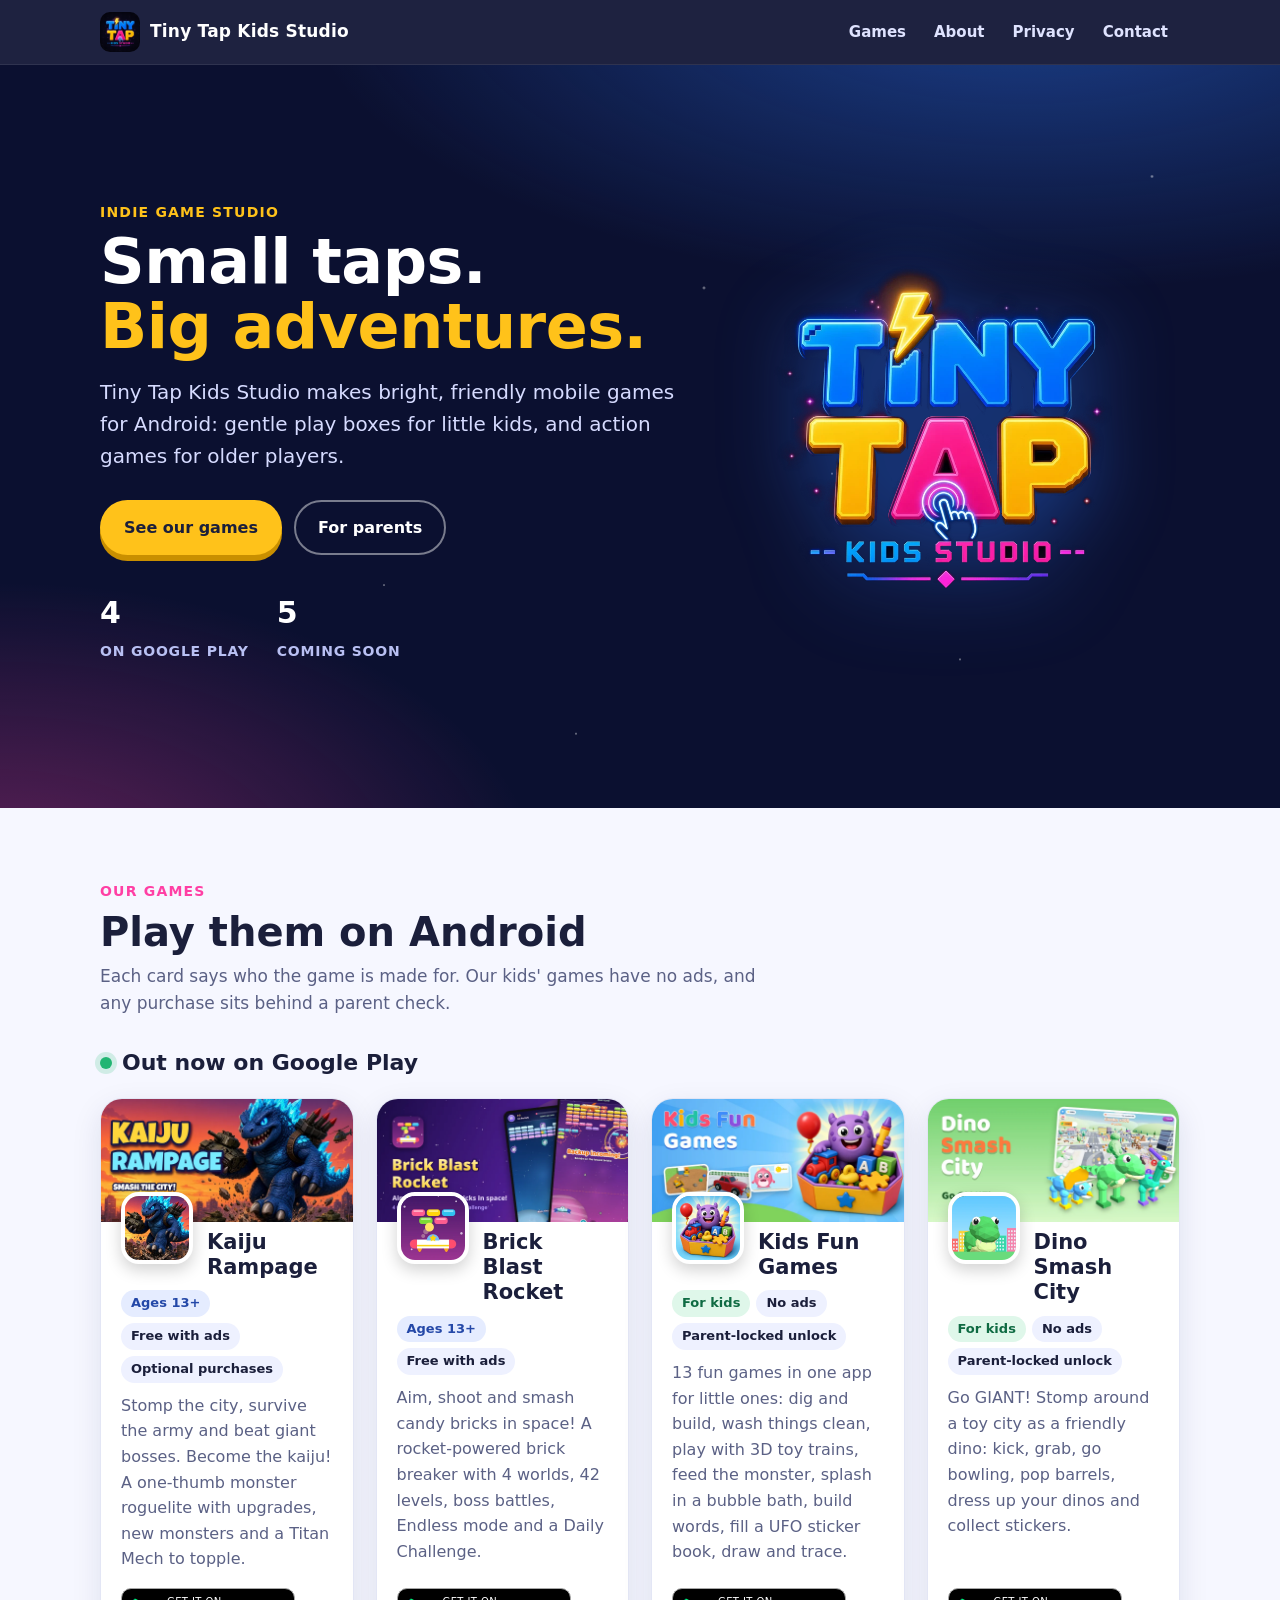
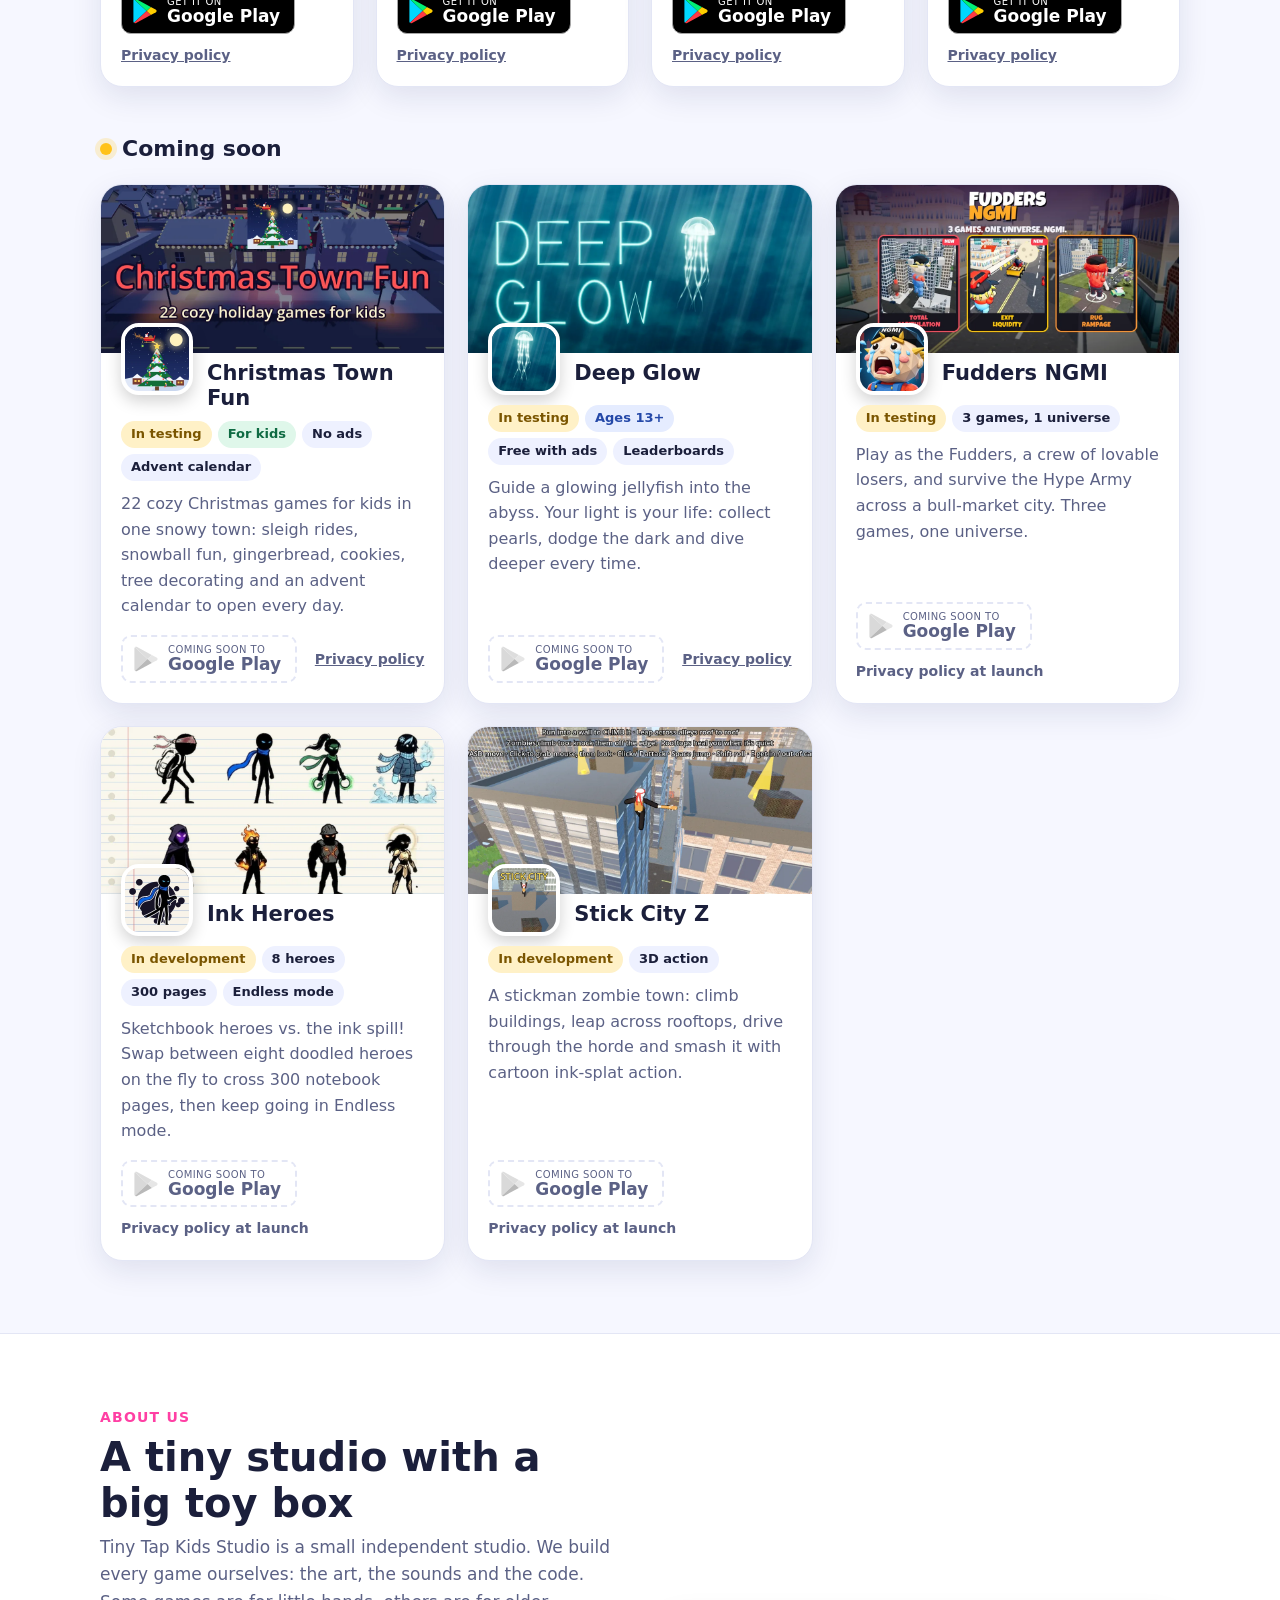
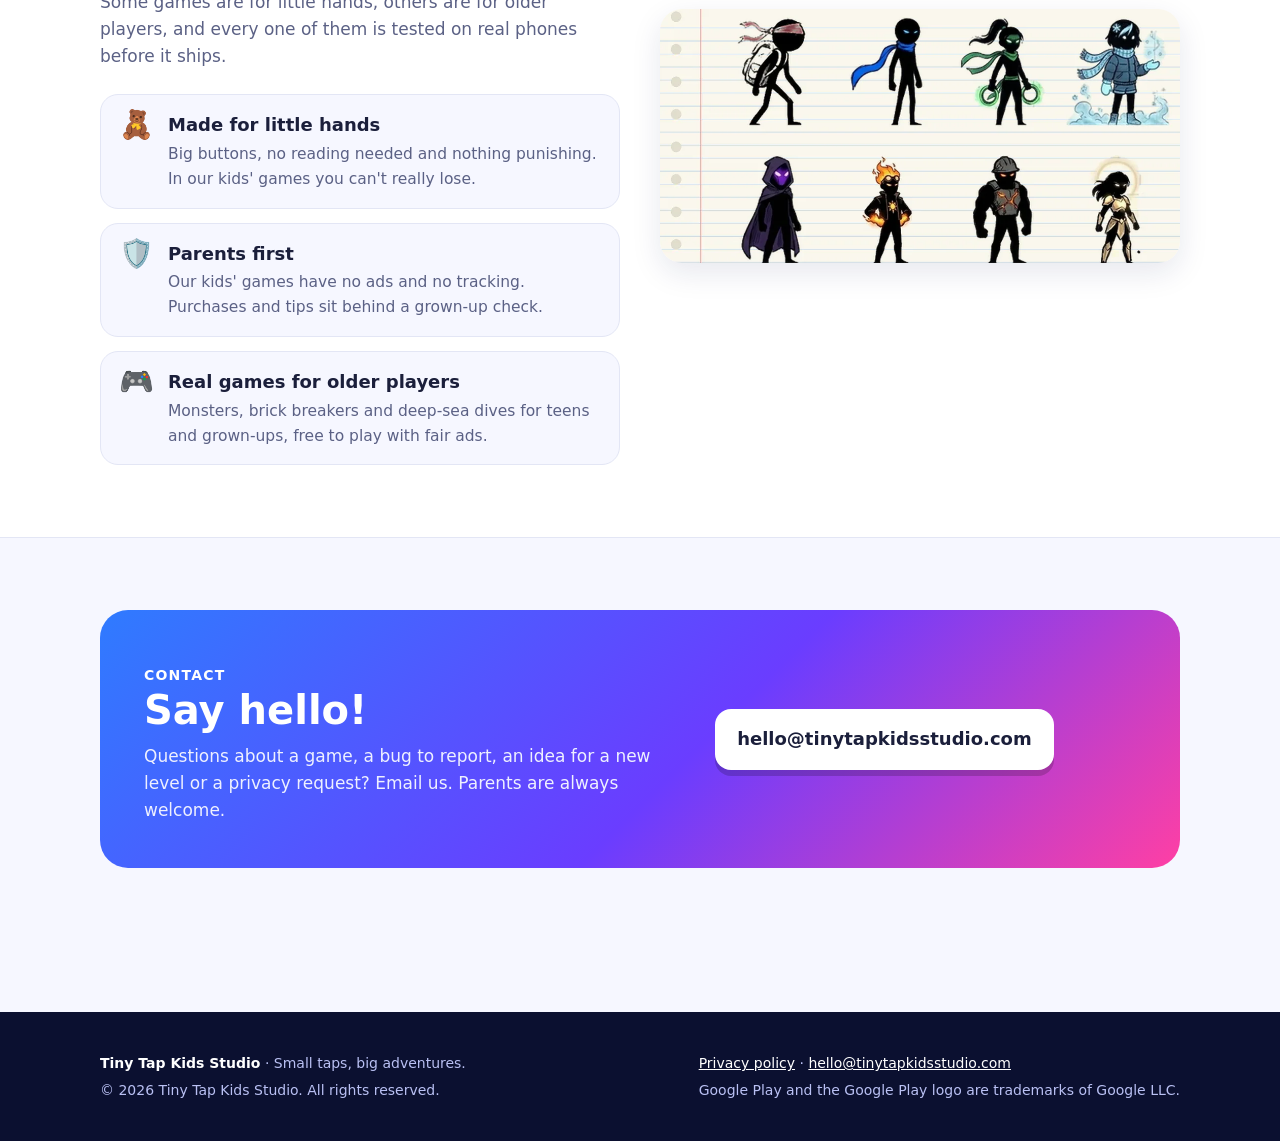
==== index.html @ 58ae7882 "Add files via upload" ====
<!doctype html>
<html lang="en">
<head>
<meta charset="utf-8">
<meta name="viewport" content="width=device-width, initial-scale=1">
<title>Tiny Tap Kids Studio: kid-friendly mobile games</title>
<meta name="description" content="Tiny Tap Kids Studio makes bright, friendly Android games: Kids Fun Games, Dino Smash City, Kaiju Rampage, Brick Blast Rocket and more.">
<link rel="canonical" href="https://tinytapkidsstudio.com/">
<meta property="og:title" content="Tiny Tap Kids Studio: kid-friendly mobile games">
<meta property="og:description" content="Tiny Tap Kids Studio makes bright, friendly Android games: Kids Fun Games, Dino Smash City, Kaiju Rampage, Brick Blast Rocket and more.">
<meta property="og:type" content="website">
<meta property="og:url" content="https://tinytapkidsstudio.com/">
<meta property="og:image" content="https://tinytapkidsstudio.com/img/social.jpg">
<meta name="twitter:card" content="summary_large_image">
<meta name="theme-color" content="#0b1030">
<link rel="icon" type="image/png" sizes="32x32" href="favicon-32.png">
<link rel="apple-touch-icon" href="favicon-180.png">
<link rel="stylesheet" href="css/site.css">
</head>
<body>
<a class="skip" href="#main">Skip to content</a>
<header class="site-header">
  <div class="wrap">
    <a class="brand" href="./"><img src="favicon-180.png" alt="" width="40" height="40">Tiny Tap Kids Studio</a>
    <nav class="nav" aria-label="Main">
      <a href="#games">Games</a>
      <a href="#about">About</a>
      <a href="privacy/">Privacy</a>
      <a href="#contact">Contact</a>
    </nav>
  </div>
</header>
<main id="main">
<section class="hero">
  <div class="wrap">
    <div>
      <p class="kicker" style="color:var(--yellow)">Indie game studio</p>
      <h1>Small taps.<br><span>Big adventures.</span></h1>
      <p class="lead">Tiny Tap Kids Studio makes bright, friendly mobile games for Android: gentle play boxes for little kids, and action games for older players.</p>
      <div class="cta">
        <a class="btn btn-yellow" href="#games">See our games</a>
        <a class="btn btn-ghost" href="privacy/">For parents</a>
      </div>
      <div class="hero-stats">
        <div><b>4</b><span>On Google Play</span></div>
        <div><b>5</b><span>Coming soon</span></div>
      </div>
    </div>
    <img class="hero-logo" src="img/logo.webp" alt="Tiny Tap Kids Studio logo" width="640" height="640">
  </div>
</section>

<section id="games">
  <div class="wrap">
    <div class="section-head">
      <div>
        <p class="kicker">Our games</p>
        <h2>Play them on Android</h2>
        <p class="sub">Each card says who the game is made for. Our kids' games have no ads, and any purchase sits behind a parent check.</p>
      </div>
    </div>

    <h3 class="group-title"><span class="dot"></span>Out now on Google Play</h3>
    <div class="grid four">
      <article class="card" id="kaiju-rampage">
        <img class="banner" src="img/kaiju-rampage-banner.webp" alt="Kaiju Rampage artwork" width="1024" height="500" loading="lazy">
        <div class="body">
          <div class="title-row">
            <img class="icon" src="img/kaiju-rampage-icon.webp" alt="Kaiju Rampage app icon" width="72" height="72" loading="lazy">
            <h3>Kaiju Rampage</h3>
          </div>
          <div class="tags"><span class="tag teen">Ages 13+</span><span class="tag">Free with ads</span><span class="tag">Optional purchases</span></div>
          <p>Stomp the city, survive the army and beat giant bosses. Become the kaiju! A one-thumb monster roguelite with upgrades, new monsters and a Titan Mech to topple.</p>
          <div class="actions"><a class="play" href="https://play.google.com/store/apps/details?id=com.tinytapkids.kaijurampage" target="_blank" rel="noopener" aria-label="Get Kaiju Rampage on Google Play"><svg viewBox="0 0 24 26" aria-hidden="true"><path fill="#00d7fe" d="M1 1.2 13.6 13 1 24.8c-.4-.3-.6-.8-.6-1.4V2.6c0-.6.2-1.1.6-1.4z"/><path fill="#ffce00" d="m17.8 8.9-4.2 4.1 4.2 4.1 4.8-2.7c1.4-.8 1.4-2.1 0-2.9z"/><path fill="#ff3a44" d="M17.8 17.1 13.6 13 1 24.8c.5.5 1.2.5 2.1.1z"/><path fill="#00f076" d="M17.8 8.9 3.1 1.1C2.2.6 1.5.7 1 1.2L13.6 13z"/></svg><span><small>Get it on</small><strong>Google Play</strong></span></a><a class="small" href="privacy/kaiju-rampage/">Privacy policy</a></div>
        </div>
      </article>
      <article class="card" id="brick-blast-rocket">
        <img class="banner" src="img/brick-blast-rocket-banner.webp" alt="Brick Blast Rocket artwork" width="1024" height="500" loading="lazy">
        <div class="body">
          <div class="title-row">
            <img class="icon" src="img/brick-blast-rocket-icon.webp" alt="Brick Blast Rocket app icon" width="72" height="72" loading="lazy">
            <h3>Brick Blast Rocket</h3>
          </div>
          <div class="tags"><span class="tag teen">Ages 13+</span><span class="tag">Free with ads</span></div>
          <p>Aim, shoot and smash candy bricks in space! A rocket-powered brick breaker with 4 worlds, 42 levels, boss battles, Endless mode and a Daily Challenge.</p>
          <div class="actions"><a class="play" href="https://play.google.com/store/apps/details?id=com.tinytapkids.brickblast" target="_blank" rel="noopener" aria-label="Get Brick Blast Rocket on Google Play"><svg viewBox="0 0 24 26" aria-hidden="true"><path fill="#00d7fe" d="M1 1.2 13.6 13 1 24.8c-.4-.3-.6-.8-.6-1.4V2.6c0-.6.2-1.1.6-1.4z"/><path fill="#ffce00" d="m17.8 8.9-4.2 4.1 4.2 4.1 4.8-2.7c1.4-.8 1.4-2.1 0-2.9z"/><path fill="#ff3a44" d="M17.8 17.1 13.6 13 1 24.8c.5.5 1.2.5 2.1.1z"/><path fill="#00f076" d="M17.8 8.9 3.1 1.1C2.2.6 1.5.7 1 1.2L13.6 13z"/></svg><span><small>Get it on</small><strong>Google Play</strong></span></a><a class="small" href="privacy/brick-blast-rocket/">Privacy policy</a></div>
        </div>
      </article>
      <article class="card" id="kids-fun-games">
        <img class="banner" src="img/kids-fun-games-banner.webp" alt="Kids Fun Games artwork" width="1024" height="500" loading="lazy">
        <div class="body">
          <div class="title-row">
            <img class="icon" src="img/kids-fun-games-icon.webp" alt="Kids Fun Games app icon" width="72" height="72" loading="lazy">
            <h3>Kids Fun Games</h3>
          </div>
          <div class="tags"><span class="tag kids">For kids</span><span class="tag">No ads</span><span class="tag">Parent-locked unlock</span></div>
          <p>13 fun games in one app for little ones: dig and build, wash things clean, play with 3D toy trains, feed the monster, splash in a bubble bath, build words, fill a UFO sticker book, draw and trace.</p>
          <div class="actions"><a class="play" href="https://play.google.com/store/apps/details?id=com.tinytapkids.kidsgames" target="_blank" rel="noopener" aria-label="Get Kids Fun Games on Google Play"><svg viewBox="0 0 24 26" aria-hidden="true"><path fill="#00d7fe" d="M1 1.2 13.6 13 1 24.8c-.4-.3-.6-.8-.6-1.4V2.6c0-.6.2-1.1.6-1.4z"/><path fill="#ffce00" d="m17.8 8.9-4.2 4.1 4.2 4.1 4.8-2.7c1.4-.8 1.4-2.1 0-2.9z"/><path fill="#ff3a44" d="M17.8 17.1 13.6 13 1 24.8c.5.5 1.2.5 2.1.1z"/><path fill="#00f076" d="M17.8 8.9 3.1 1.1C2.2.6 1.5.7 1 1.2L13.6 13z"/></svg><span><small>Get it on</small><strong>Google Play</strong></span></a><a class="small" href="privacy/kids-fun-games/">Privacy policy</a></div>
        </div>
      </article>
      <article class="card" id="dino-smash-city">
        <img class="banner" src="img/dino-smash-city-banner.webp" alt="Dino Smash City artwork" width="1024" height="500" loading="lazy">
        <div class="body">
          <div class="title-row">
            <img class="icon" src="img/dino-smash-city-icon.webp" alt="Dino Smash City app icon" width="72" height="72" loading="lazy">
            <h3>Dino Smash City</h3>
          </div>
          <div class="tags"><span class="tag kids">For kids</span><span class="tag">No ads</span><span class="tag">Parent-locked unlock</span></div>
          <p>Go GIANT! Stomp around a toy city as a friendly dino: kick, grab, go bowling, pop barrels, dress up your dinos and collect stickers.</p>
          <div class="actions"><a class="play" href="https://play.google.com/store/apps/details?id=com.tinytapkids.dinosmash" target="_blank" rel="noopener" aria-label="Get Dino Smash City on Google Play"><svg viewBox="0 0 24 26" aria-hidden="true"><path fill="#00d7fe" d="M1 1.2 13.6 13 1 24.8c-.4-.3-.6-.8-.6-1.4V2.6c0-.6.2-1.1.6-1.4z"/><path fill="#ffce00" d="m17.8 8.9-4.2 4.1 4.2 4.1 4.8-2.7c1.4-.8 1.4-2.1 0-2.9z"/><path fill="#ff3a44" d="M17.8 17.1 13.6 13 1 24.8c.5.5 1.2.5 2.1.1z"/><path fill="#00f076" d="M17.8 8.9 3.1 1.1C2.2.6 1.5.7 1 1.2L13.6 13z"/></svg><span><small>Get it on</small><strong>Google Play</strong></span></a><a class="small" href="privacy/dino-smash-city/">Privacy policy</a></div>
        </div>
      </article>
    </div>

    <h3 class="group-title"><span class="dot soon"></span>Coming soon</h3>
    <div class="grid">
      <article class="card" id="christmas-town-fun">
        <img class="banner" src="img/christmas-town-fun-banner.webp" alt="Christmas Town Fun artwork" width="1024" height="500" loading="lazy">
        <div class="body">
          <div class="title-row">
            <img class="icon" src="img/christmas-town-fun-icon.webp" alt="Christmas Town Fun app icon" width="72" height="72" loading="lazy">
            <h3>Christmas Town Fun</h3>
          </div>
          <div class="tags"><span class="tag status">In testing</span><span class="tag kids">For kids</span><span class="tag">No ads</span><span class="tag">Advent calendar</span></div>
          <p>22 cozy Christmas games for kids in one snowy town: sleigh rides, snowball fun, gingerbread, cookies, tree decorating and an advent calendar to open every day.</p>
          <div class="actions"><span class="play soon" data-play-placeholder="https://play.google.com/store/apps/details?id=com.tinytapkids.christmastownfun"><svg viewBox="0 0 24 26" aria-hidden="true"><path fill="#00d7fe" d="M1 1.2 13.6 13 1 24.8c-.4-.3-.6-.8-.6-1.4V2.6c0-.6.2-1.1.6-1.4z"/><path fill="#ffce00" d="m17.8 8.9-4.2 4.1 4.2 4.1 4.8-2.7c1.4-.8 1.4-2.1 0-2.9z"/><path fill="#ff3a44" d="M17.8 17.1 13.6 13 1 24.8c.5.5 1.2.5 2.1.1z"/><path fill="#00f076" d="M17.8 8.9 3.1 1.1C2.2.6 1.5.7 1 1.2L13.6 13z"/></svg><span><small>Coming soon to</small><strong>Google Play</strong></span></span><a class="small" href="privacy/christmas-town-fun/">Privacy policy</a></div>
        </div>
      </article>
      <article class="card" id="deep-glow">
        <img class="banner" src="img/deep-glow-banner.webp" alt="Deep Glow artwork" width="1024" height="500" loading="lazy">
        <div class="body">
          <div class="title-row">
            <img class="icon" src="img/deep-glow-icon.webp" alt="Deep Glow app icon" width="72" height="72" loading="lazy">
            <h3>Deep Glow</h3>
          </div>
          <div class="tags"><span class="tag status">In testing</span><span class="tag teen">Ages 13+</span><span class="tag">Free with ads</span><span class="tag">Leaderboards</span></div>
          <p>Guide a glowing jellyfish into the abyss. Your light is your life: collect pearls, dodge the dark and dive deeper every time.</p>
          <div class="actions"><span class="play soon" data-play-placeholder="https://play.google.com/store/apps/details?id=com.tinytapkids.deepglow"><svg viewBox="0 0 24 26" aria-hidden="true"><path fill="#00d7fe" d="M1 1.2 13.6 13 1 24.8c-.4-.3-.6-.8-.6-1.4V2.6c0-.6.2-1.1.6-1.4z"/><path fill="#ffce00" d="m17.8 8.9-4.2 4.1 4.2 4.1 4.8-2.7c1.4-.8 1.4-2.1 0-2.9z"/><path fill="#ff3a44" d="M17.8 17.1 13.6 13 1 24.8c.5.5 1.2.5 2.1.1z"/><path fill="#00f076" d="M17.8 8.9 3.1 1.1C2.2.6 1.5.7 1 1.2L13.6 13z"/></svg><span><small>Coming soon to</small><strong>Google Play</strong></span></span><a class="small" href="privacy/deep-glow/">Privacy policy</a></div>
        </div>
      </article>
      <article class="card" id="fudders-ngmi">
        <img class="banner" src="img/fudders-ngmi-banner.webp" alt="Fudders NGMI artwork" width="1024" height="500" loading="lazy">
        <div class="body">
          <div class="title-row">
            <img class="icon" src="img/fudders-ngmi-icon.webp" alt="Fudders NGMI app icon" width="72" height="72" loading="lazy">
            <h3>Fudders NGMI</h3>
          </div>
          <div class="tags"><span class="tag status">In testing</span><span class="tag">3 games, 1 universe</span></div>
          <p>Play as the Fudders, a crew of lovable losers, and survive the Hype Army across a bull-market city. Three games, one universe.</p>
          <div class="actions"><span class="play soon" data-play-placeholder="https://play.google.com/store/apps/details?id=com.tinytapkids.fuddersngmi"><svg viewBox="0 0 24 26" aria-hidden="true"><path fill="#00d7fe" d="M1 1.2 13.6 13 1 24.8c-.4-.3-.6-.8-.6-1.4V2.6c0-.6.2-1.1.6-1.4z"/><path fill="#ffce00" d="m17.8 8.9-4.2 4.1 4.2 4.1 4.8-2.7c1.4-.8 1.4-2.1 0-2.9z"/><path fill="#ff3a44" d="M17.8 17.1 13.6 13 1 24.8c.5.5 1.2.5 2.1.1z"/><path fill="#00f076" d="M17.8 8.9 3.1 1.1C2.2.6 1.5.7 1 1.2L13.6 13z"/></svg><span><small>Coming soon to</small><strong>Google Play</strong></span></span><span class="small">Privacy policy at launch</span></div>
        </div>
      </article>
      <article class="card" id="ink-heroes">
        <img class="banner" src="img/ink-heroes-banner.webp" alt="Ink Heroes artwork" width="1024" height="500" loading="lazy">
        <div class="body">
          <div class="title-row">
            <img class="icon" src="img/ink-heroes-icon.webp" alt="Ink Heroes app icon" width="72" height="72" loading="lazy">
            <h3>Ink Heroes</h3>
          </div>
          <div class="tags"><span class="tag status">In development</span><span class="tag">8 heroes</span><span class="tag">300 pages</span><span class="tag">Endless mode</span></div>
          <p>Sketchbook heroes vs. the ink spill! Swap between eight doodled heroes on the fly to cross 300 notebook pages, then keep going in Endless mode.</p>
          <div class="actions"><span class="play soon" data-play-placeholder="https://play.google.com/store/apps/details?id=com.tinytapkids.inkheroes"><svg viewBox="0 0 24 26" aria-hidden="true"><path fill="#00d7fe" d="M1 1.2 13.6 13 1 24.8c-.4-.3-.6-.8-.6-1.4V2.6c0-.6.2-1.1.6-1.4z"/><path fill="#ffce00" d="m17.8 8.9-4.2 4.1 4.2 4.1 4.8-2.7c1.4-.8 1.4-2.1 0-2.9z"/><path fill="#ff3a44" d="M17.8 17.1 13.6 13 1 24.8c.5.5 1.2.5 2.1.1z"/><path fill="#00f076" d="M17.8 8.9 3.1 1.1C2.2.6 1.5.7 1 1.2L13.6 13z"/></svg><span><small>Coming soon to</small><strong>Google Play</strong></span></span><span class="small">Privacy policy at launch</span></div>
        </div>
      </article>
      <article class="card" id="stick-city-z">
        <img class="banner" src="img/stick-city-z-banner.webp" alt="Stick City Z artwork" width="1024" height="500" loading="lazy">
        <div class="body">
          <div class="title-row">
            <img class="icon" src="img/stick-city-z-icon.webp" alt="Stick City Z app icon" width="72" height="72" loading="lazy">
            <h3>Stick City Z</h3>
          </div>
          <div class="tags"><span class="tag status">In development</span><span class="tag">3D action</span></div>
          <p>A stickman zombie town: climb buildings, leap across rooftops, drive through the horde and smash it with cartoon ink-splat action.</p>
          <div class="actions"><span class="play soon" data-play-placeholder="https://play.google.com/store/apps/details?id=com.tinytapkids.stickcityz"><svg viewBox="0 0 24 26" aria-hidden="true"><path fill="#00d7fe" d="M1 1.2 13.6 13 1 24.8c-.4-.3-.6-.8-.6-1.4V2.6c0-.6.2-1.1.6-1.4z"/><path fill="#ffce00" d="m17.8 8.9-4.2 4.1 4.2 4.1 4.8-2.7c1.4-.8 1.4-2.1 0-2.9z"/><path fill="#ff3a44" d="M17.8 17.1 13.6 13 1 24.8c.5.5 1.2.5 2.1.1z"/><path fill="#00f076" d="M17.8 8.9 3.1 1.1C2.2.6 1.5.7 1 1.2L13.6 13z"/></svg><span><small>Coming soon to</small><strong>Google Play</strong></span></span><span class="small">Privacy policy at launch</span></div>
        </div>
      </article>
    </div>
  </div>
</section>

<section class="about" id="about">
  <div class="wrap about-grid">
    <div>
      <p class="kicker">About us</p>
      <h2>A tiny studio with a big toy box</h2>
      <p class="sub">Tiny Tap Kids Studio is a small independent studio. We build every game ourselves: the art, the sounds and the code. Some games are for little hands, others are for older players, and every one of them is tested on real phones before it ships.</p>
      <div class="values" style="margin-top:24px">
        <div class="value"><span class="emoji" aria-hidden="true">🧸</span><div><h3>Made for little hands</h3><p>Big buttons, no reading needed and nothing punishing. In our kids' games you can't really lose.</p></div></div>
        <div class="value"><span class="emoji" aria-hidden="true">🛡️</span><div><h3>Parents first</h3><p>Our kids' games have no ads and no tracking. Purchases and tips sit behind a grown-up check.</p></div></div>
        <div class="value"><span class="emoji" aria-hidden="true">🎮</span><div><h3>Real games for older players</h3><p>Monsters, brick breakers and deep-sea dives for teens and grown-ups, free to play with fair ads.</p></div></div>
      </div>
    </div>
    <img class="heroes-art" src="img/ink-heroes-banner.webp" alt="The eight doodled heroes of Ink Heroes, drawn on notebook paper" width="1024" height="500" loading="lazy">
  </div>
</section>

<section id="contact">
  <div class="wrap">
    <div class="contact-box">
      <div>
        <p class="kicker" style="color:#fff">Contact</p>
        <h2>Say hello!</h2>
        <p>Questions about a game, a bug to report, an idea for a new level or a privacy request? Email us. Parents are always welcome.</p>
      </div>
      <div><a class="mail" href="mailto:hello@tinytapkidsstudio.com">hello@tinytapkidsstudio.com</a></div>
    </div>
  </div>
</section>
</main>
<footer class="site-footer">
  <div class="wrap">
    <div>
      <p><strong style="color:#fff">Tiny Tap Kids Studio</strong> · Small taps, big adventures.</p>
      <p>© 2026 Tiny Tap Kids Studio. All rights reserved.</p>
    </div>
    <div>
      <p><a href="privacy/">Privacy policy</a> · <a href="mailto:hello@tinytapkidsstudio.com">hello@tinytapkidsstudio.com</a></p>
      <p>Google Play and the Google Play logo are trademarks of Google LLC.</p>
    </div>
  </div>
</footer>
</body>
</html>
---- css/site.css ----
/* Tiny Tap Kids Studio — site styles. No external fonts or trackers. */
:root {
  --navy: #0b1030;
  --navy-2: #161d4f;
  --blue: #2f7bff;
  --yellow: #ffc21a;
  --pink: #ff3fa4;
  --green: #22b573;
  --bg: #f6f7ff;
  --surface: #ffffff;
  --ink: #1b1f3b;
  --muted: #5b6185;
  --line: #e3e6f5;
  --chip: #eef1ff;
  --shadow: 0 10px 30px rgba(20, 30, 90, .10);
  --radius: 22px;
  --font: ui-rounded, "SF Pro Rounded", "Nunito", "Segoe UI Rounded", "Segoe UI", system-ui, -apple-system, Roboto, sans-serif;
}
@media (prefers-color-scheme: dark) {
  :root {
    --bg: #0e1230;
    --surface: #171c45;
    --ink: #eef0ff;
    --muted: #a9aed6;
    --line: #2a3170;
    --chip: #232a63;
    --shadow: 0 10px 30px rgba(0, 0, 0, .35);
  }
}

* { box-sizing: border-box; }
html { scroll-behavior: smooth; }
body {
  margin: 0;
  background: var(--bg);
  color: var(--ink);
  font: 17px/1.6 var(--font);
  -webkit-font-smoothing: antialiased;
}
img { max-width: 100%; height: auto; display: block; }
a { color: var(--blue); }
.wrap { max-width: 1120px; margin: 0 auto; padding: 0 20px; }
.skip { position: absolute; left: -999px; }
.skip:focus { left: 12px; top: 12px; z-index: 10; background: #fff; padding: 8px 12px; border-radius: 8px; }

/* Header */
.site-header {
  position: sticky; top: 0; z-index: 5;
  background: rgba(11, 16, 48, .92);
  backdrop-filter: blur(8px);
  border-bottom: 1px solid rgba(255, 255, 255, .08);
}
.site-header .wrap { display: flex; align-items: center; justify-content: space-between; gap: 12px; min-height: 64px; flex-wrap: wrap; }
.brand { display: flex; align-items: center; gap: 10px; color: #fff; text-decoration: none; font-weight: 800; letter-spacing: .2px; }
.brand img { width: 40px; height: 40px; border-radius: 10px; }
.nav { display: flex; gap: 4px; flex-wrap: wrap; }
.nav a { color: #dfe3ff; text-decoration: none; font-weight: 700; font-size: 15px; padding: 8px 12px; border-radius: 999px; }
.nav a:hover, .nav a:focus-visible { background: rgba(255, 255, 255, .12); color: #fff; }

/* Hero */
.hero {
  position: relative; overflow: hidden; color: #fff;
  background:
    radial-gradient(1200px 500px at 80% -10%, rgba(47, 123, 255, .45), transparent 60%),
    radial-gradient(900px 500px at 0% 110%, rgba(255, 63, 164, .35), transparent 60%),
    var(--navy);
}
.hero::before { /* stars */
  content: ""; position: absolute; inset: 0; opacity: .55; pointer-events: none;
  background-image:
    radial-gradient(2px 2px at 10% 20%, #fff, transparent),
    radial-gradient(1.5px 1.5px at 30% 70%, #fff, transparent),
    radial-gradient(2px 2px at 55% 30%, #fff, transparent),
    radial-gradient(1.5px 1.5px at 75% 80%, #fff, transparent),
    radial-gradient(2px 2px at 90% 15%, #fff, transparent),
    radial-gradient(1.5px 1.5px at 45% 90%, #fff, transparent),
    radial-gradient(1.5px 1.5px at 65% 55%, #fff, transparent);
}
.hero .wrap { position: relative; display: grid; grid-template-columns: 1.1fr .9fr; align-items: center; gap: 32px; padding-top: 64px; padding-bottom: 72px; }
.hero h1 { font-size: clamp(36px, 6vw, 62px); line-height: 1.05; margin: 0 0 16px; letter-spacing: -.5px; }
.hero h1 span { color: var(--yellow); }
.hero p.lead { font-size: 20px; color: #d6dbff; margin: 0 0 28px; max-width: 34em; }
.hero-logo { width: min(340px, 100%); justify-self: center; filter: drop-shadow(0 16px 40px rgba(47, 123, 255, .45)); }
.cta { display: flex; gap: 12px; flex-wrap: wrap; }
.btn {
  display: inline-flex; align-items: center; gap: 8px; text-decoration: none; font-weight: 800;
  padding: 13px 22px; border-radius: 999px; font-size: 16px; border: 2px solid transparent;
  transition: transform .15s ease, box-shadow .15s ease;
}
.btn:hover { transform: translateY(-2px); }
.btn-yellow { background: var(--yellow); color: #1b1f3b; box-shadow: 0 6px 0 #c98f00; }
.btn-ghost { color: #fff; border-color: rgba(255, 255, 255, .45); }
.hero-stats { display: flex; gap: 28px; margin-top: 34px; flex-wrap: wrap; }
.hero-stats b { display: block; font-size: 30px; color: #fff; }
.hero-stats span { color: #b9c0f3; font-size: 14px; font-weight: 700; text-transform: uppercase; letter-spacing: .8px; }

/* Sections */
section { padding: 72px 0; scroll-margin-top: 64px; }
.card { scroll-margin-top: 84px; }
.section-head { display: flex; align-items: end; justify-content: space-between; gap: 16px; flex-wrap: wrap; margin-bottom: 28px; }
.kicker { font-size: 14px; font-weight: 800; text-transform: uppercase; letter-spacing: 1.2px; color: var(--pink); margin: 0 0 6px; }
h2 { font-size: clamp(28px, 4vw, 40px); line-height: 1.15; margin: 0; }
h3 { margin: 0; }
.sub { color: var(--muted); margin: 8px 0 0; max-width: 40em; }
.group-title { display: flex; align-items: center; gap: 10px; font-size: 22px; margin: 44px 0 18px; }
.group-title:first-of-type { margin-top: 0; }
.dot { width: 12px; height: 12px; border-radius: 50%; background: var(--green); box-shadow: 0 0 0 5px rgba(34, 181, 115, .18); }
.dot.soon { background: var(--yellow); box-shadow: 0 0 0 5px rgba(255, 194, 26, .2); }

/* Game cards */
.grid { display: grid; grid-template-columns: repeat(auto-fill, minmax(300px, 1fr)); gap: 22px; }
.grid.four { grid-template-columns: repeat(auto-fill, minmax(245px, 1fr)); }
.card {
  background: var(--surface); border-radius: var(--radius); box-shadow: var(--shadow);
  border: 1px solid var(--line); overflow: hidden; display: flex; flex-direction: column;
  transition: transform .2s ease, box-shadow .2s ease;
}
.card:hover { transform: translateY(-4px); box-shadow: 0 18px 40px rgba(20, 30, 90, .16); }
.card .banner { aspect-ratio: 1024 / 500; width: 100%; object-fit: cover; background: var(--chip); }
.card .body { padding: 0 20px 20px; display: flex; flex-direction: column; gap: 10px; flex: 1; }
.card .title-row { display: flex; align-items: flex-start; gap: 14px; margin-top: -30px; }
.card .icon { width: 72px; height: 72px; border-radius: 18px; border: 4px solid var(--surface); box-shadow: 0 6px 16px rgba(0, 0, 0, .18); background: var(--surface); flex: none; }
.card h3 { font-size: 21px; line-height: 1.2; padding-top: 38px; }
.card p { margin: 0; color: var(--muted); font-size: 16px; }
.tags { display: flex; flex-wrap: wrap; gap: 6px; }
.tag { font-size: 13px; font-weight: 800; padding: 3px 10px; border-radius: 999px; background: var(--chip); color: var(--ink); }
.tag.kids { background: #dff7ea; color: #0f6b43; }
.tag.teen { background: #e5ecff; color: #2448a8; }
.tag.status { background: #fff1c7; color: #7a5500; }
@media (prefers-color-scheme: dark) {
  .tag.kids { background: #164a35; color: #b6f3d4; }
  .tag.teen { background: #233a7a; color: #cfdcff; }
  .tag.status { background: #5a4410; color: #ffe39a; }
}
.card .actions { margin-top: auto; padding-top: 6px; display: flex; align-items: center; justify-content: space-between; gap: 10px; flex-wrap: wrap; }
.card .actions .small { font-size: 14px; font-weight: 700; color: var(--muted); }

/* Play buttons: official-style black badge, and a "coming soon" variant */
.play {
  display: inline-flex; align-items: center; gap: 10px; text-decoration: none;
  background: #000; color: #fff; border-radius: 10px; padding: 7px 14px 7px 11px;
  border: 1px solid #a6a6a6; line-height: 1.1;
}
.play svg { width: 24px; height: 26px; flex: none; }
.play small { display: block; font-size: 10px; letter-spacing: .4px; text-transform: uppercase; }
.play strong { display: block; font-size: 17px; font-weight: 600; }
.play:hover { background: #1c1c1c; }
.play.soon { background: transparent; color: var(--muted); border: 2px dashed var(--line); cursor: default; }
.play.soon svg { opacity: .45; filter: grayscale(1); }

/* About */
.about { background: var(--surface); border-top: 1px solid var(--line); border-bottom: 1px solid var(--line); }
.about-grid { display: grid; grid-template-columns: 1fr 1fr; gap: 40px; align-items: center; }
.values { display: grid; gap: 14px; }
.value { display: flex; gap: 14px; align-items: start; background: var(--bg); border-radius: 18px; padding: 16px 18px; border: 1px solid var(--line); }
.value .emoji { font-size: 28px; line-height: 1; }
.value h3 { font-size: 18px; margin-bottom: 2px; }
.value p { margin: 0; color: var(--muted); font-size: 15.5px; }
.heroes-art { border-radius: var(--radius); box-shadow: var(--shadow); }

/* Contact */
.contact-box {
  background: linear-gradient(135deg, var(--blue), #6a3dff 55%, var(--pink));
  color: #fff; border-radius: 28px; padding: 44px; display: grid; grid-template-columns: 1.3fr 1fr; gap: 24px; align-items: center;
}
.contact-box h2 { color: #fff; }
.contact-box p { color: #eef0ff; margin: 10px 0 0; }
.mail {
  display: inline-block; background: #fff; color: #1b1f3b; text-decoration: none; font-weight: 800;
  padding: 16px 22px; border-radius: 16px; font-size: 18px; word-break: break-all; box-shadow: 0 6px 0 rgba(0, 0, 0, .18);
}

/* Footer */
.site-footer { background: var(--navy); color: #b9c0f3; padding: 36px 0; font-size: 14px; margin-top: 72px; }
.site-footer .wrap { display: flex; justify-content: space-between; gap: 16px; flex-wrap: wrap; }
.site-footer a { color: #fff; }
.site-footer p { margin: 4px 0; }

/* Policy pages */
.doc { max-width: 780px; margin: 0 auto; padding: 48px 20px 0; }
.doc h1 { font-size: clamp(30px, 5vw, 44px); line-height: 1.1; margin: 10px 0 8px; }
.doc h2 { font-size: 22px; margin: 32px 0 8px; }
.doc .meta { color: var(--muted); font-size: 15px; }
.doc .crumbs { font-size: 15px; font-weight: 700; }
.doc .crumbs a { text-decoration: none; }
.doc li { margin: 4px 0; }
.doc table { border-collapse: collapse; width: 100%; font-size: 15px; }
.doc td, .doc th { border: 1px solid var(--line); padding: 8px; text-align: left; vertical-align: top; }
.policy-list { list-style: none; padding: 0; display: grid; gap: 10px; }
.policy-list a { display: flex; align-items: center; gap: 14px; background: var(--surface); border: 1px solid var(--line); border-radius: 16px; padding: 12px 14px; text-decoration: none; color: var(--ink); font-weight: 800; }
.policy-list a:hover { border-color: var(--blue); }
.policy-list img { width: 44px; height: 44px; border-radius: 11px; }
.policy-list span { display: block; color: var(--muted); font-weight: 600; font-size: 14px; }
.note { background: var(--chip); border-radius: 14px; padding: 14px 16px; font-size: 15.5px; }

@media (max-width: 820px) {
  .hero .wrap, .about-grid, .contact-box { grid-template-columns: 1fr; }
  .hero .wrap { padding-top: 36px; padding-bottom: 48px; }
  .hero-logo { width: 240px; order: -1; }
  .contact-box { padding: 28px; }
  section { padding: 52px 0; }
  .wrap { padding: 0 16px; }
  .nav a { padding: 6px 9px; font-size: 14px; }
}
@media (prefers-reduced-motion: reduce) {
  * { transition: none !important; scroll-behavior: auto !important; }
}
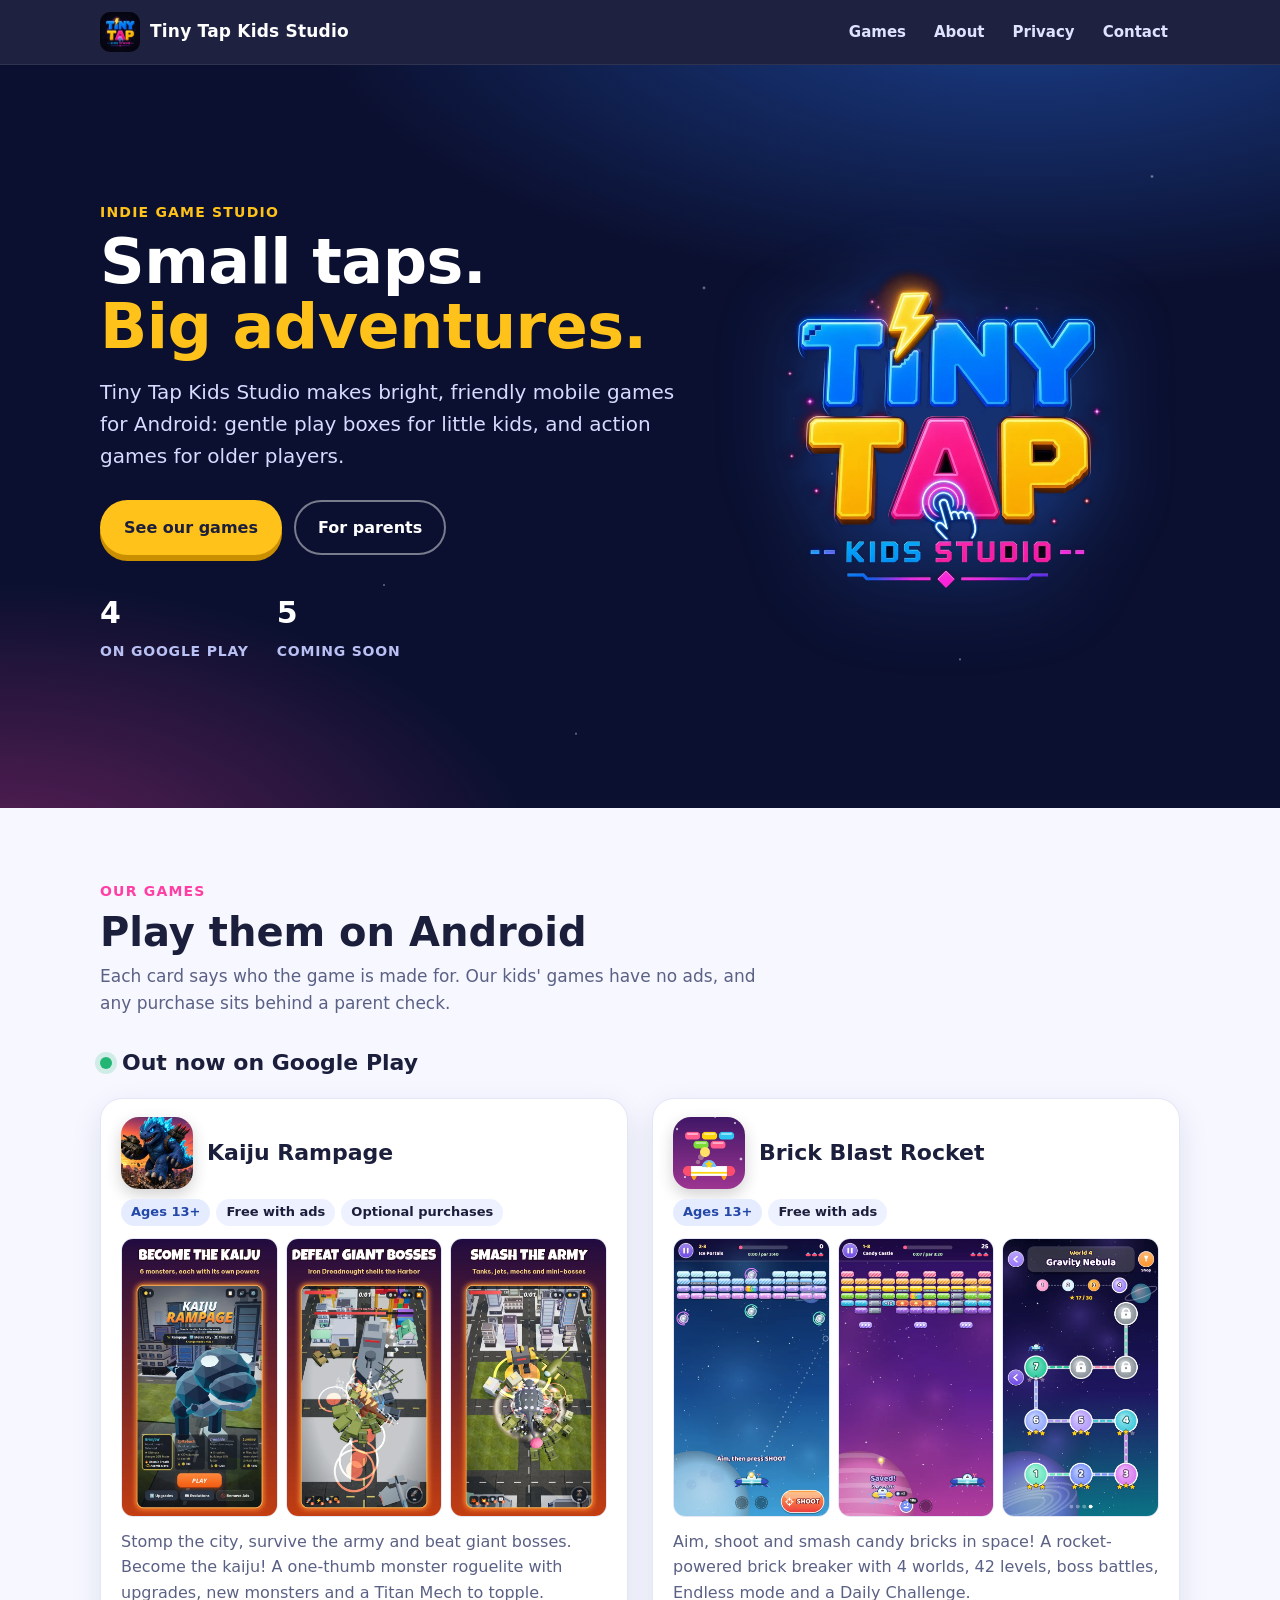
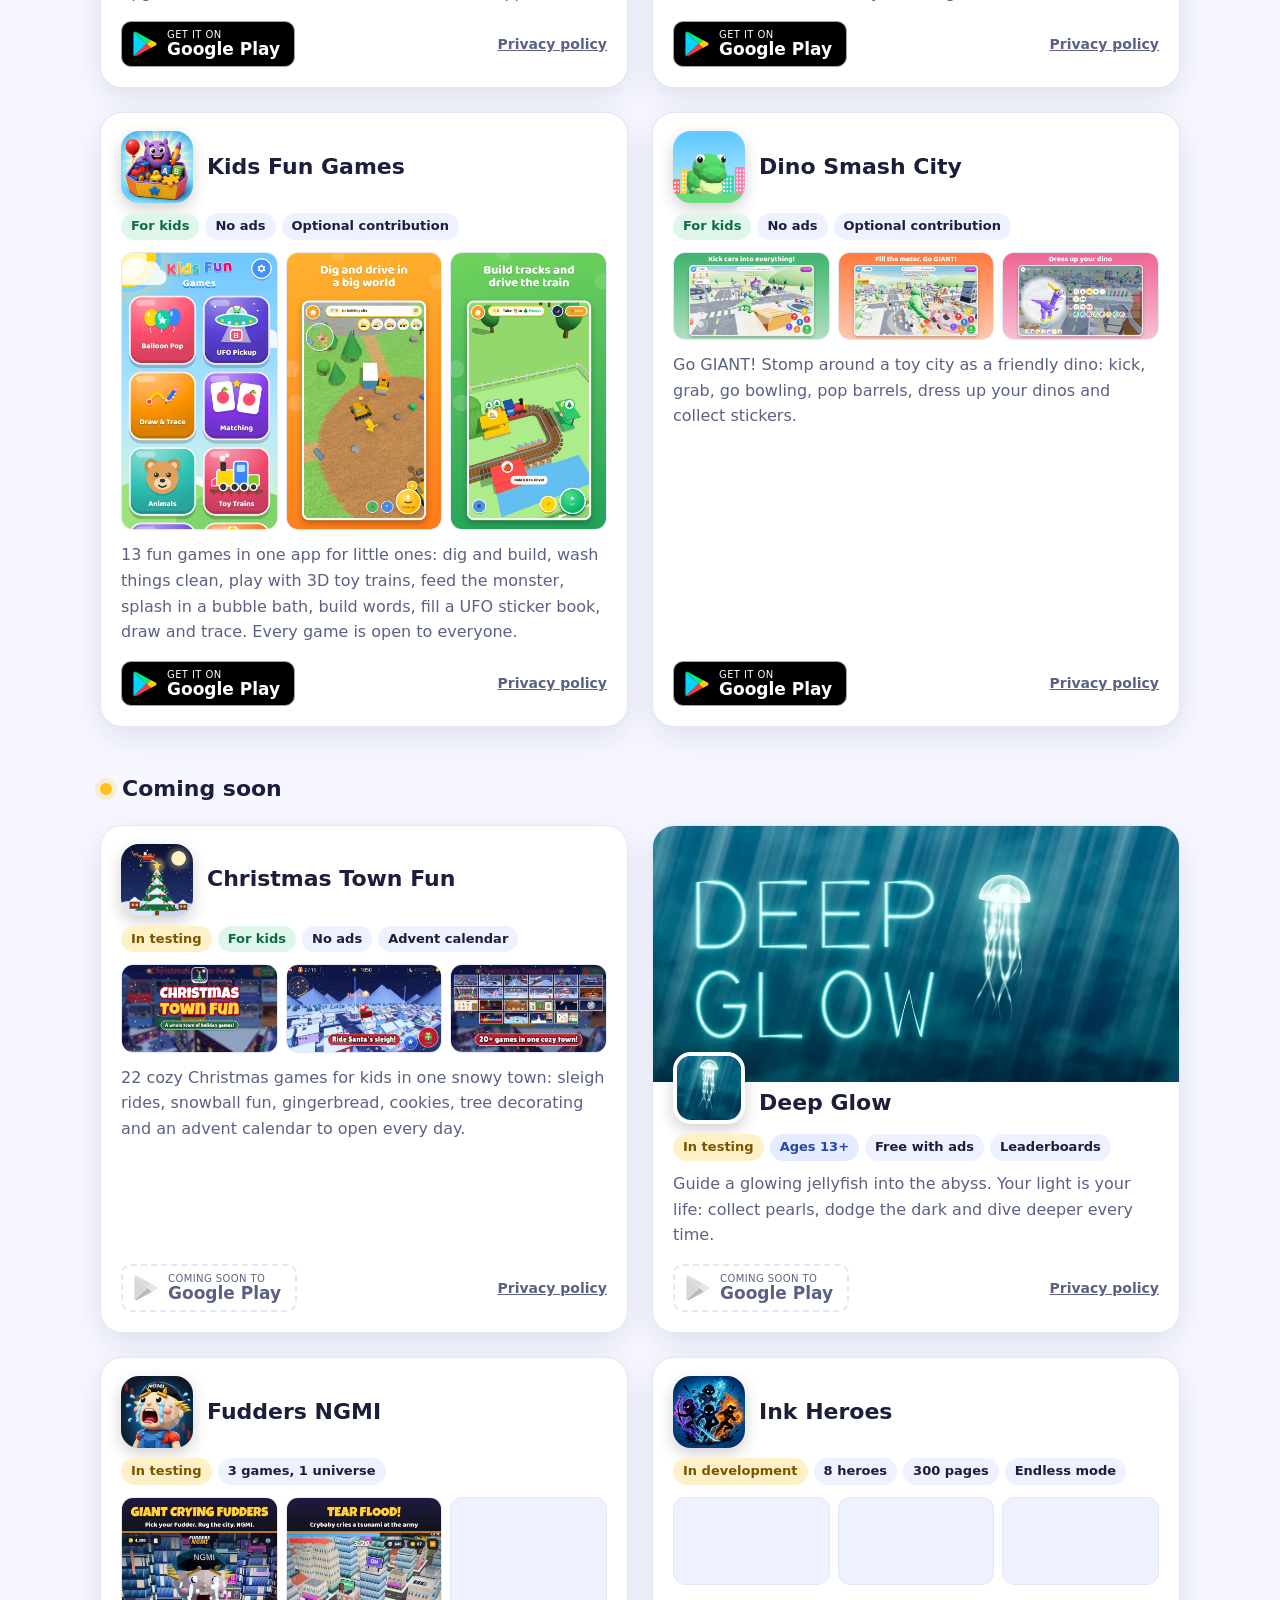
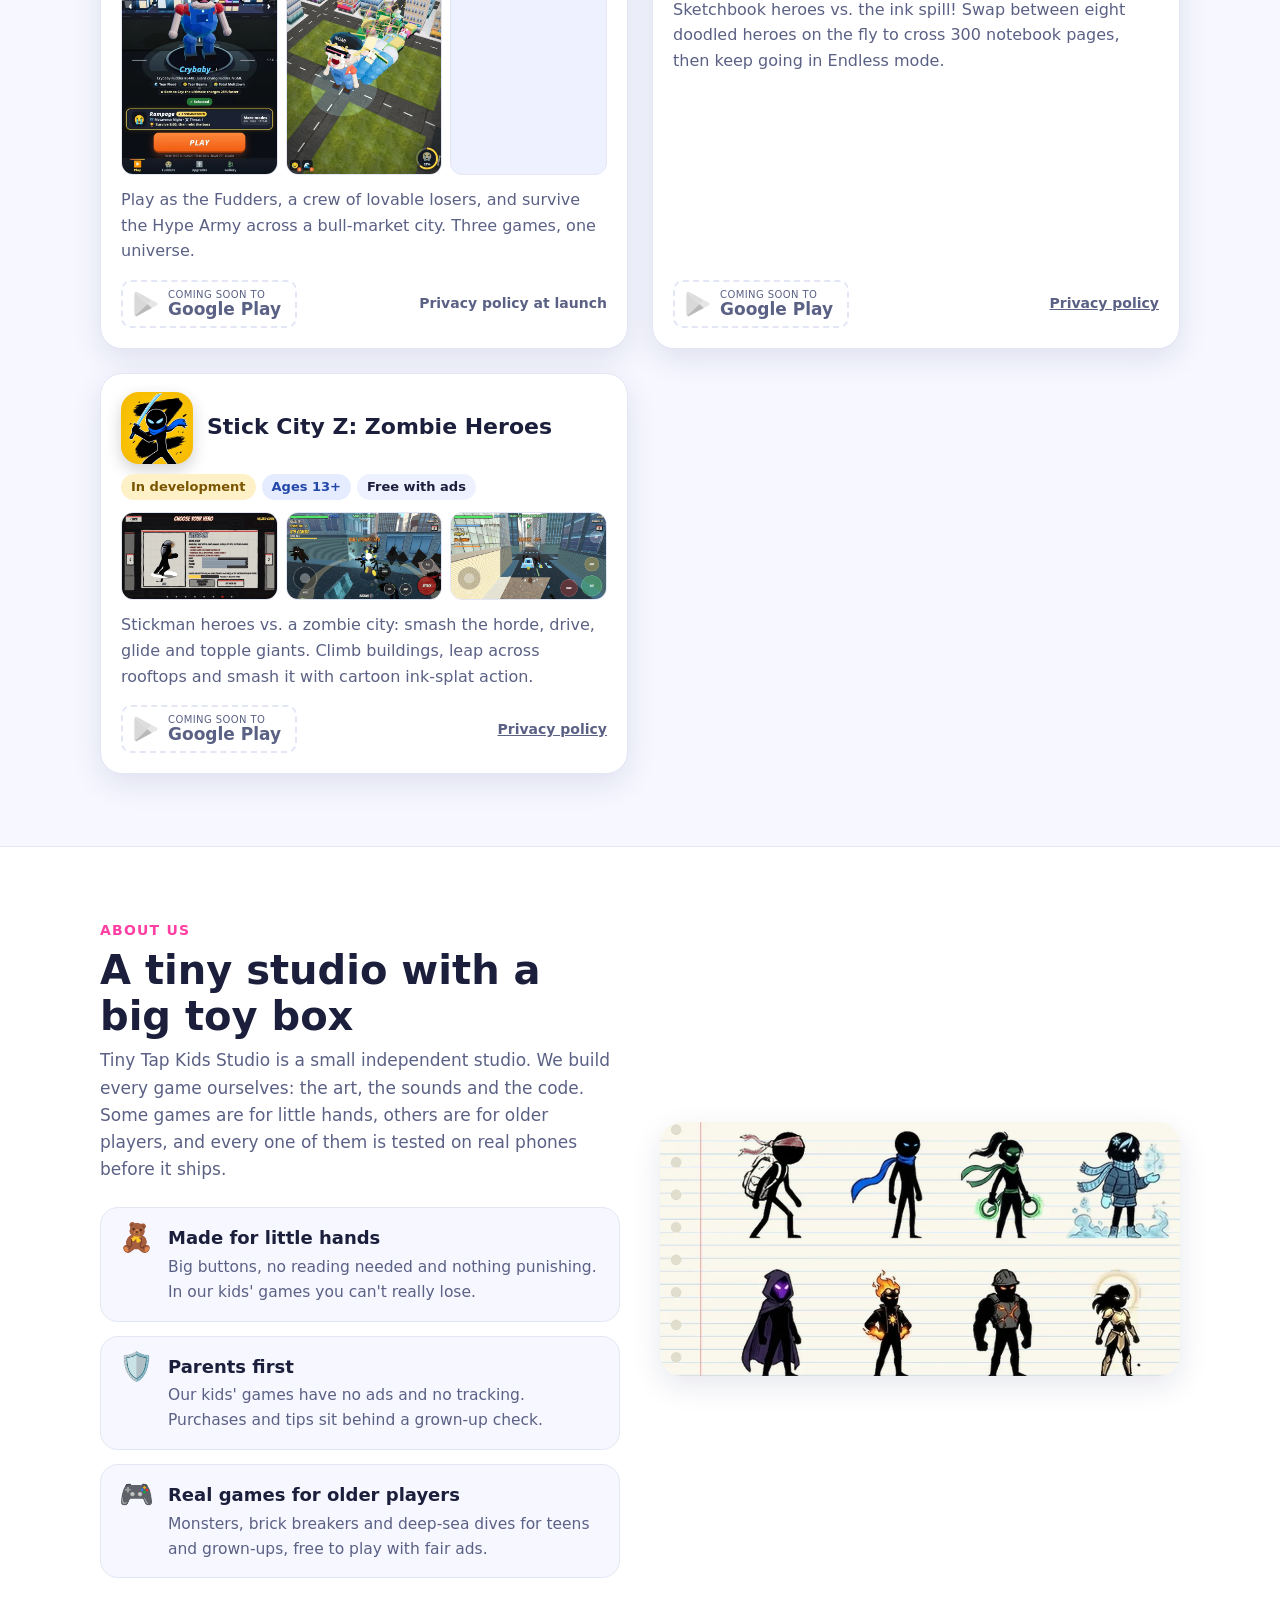
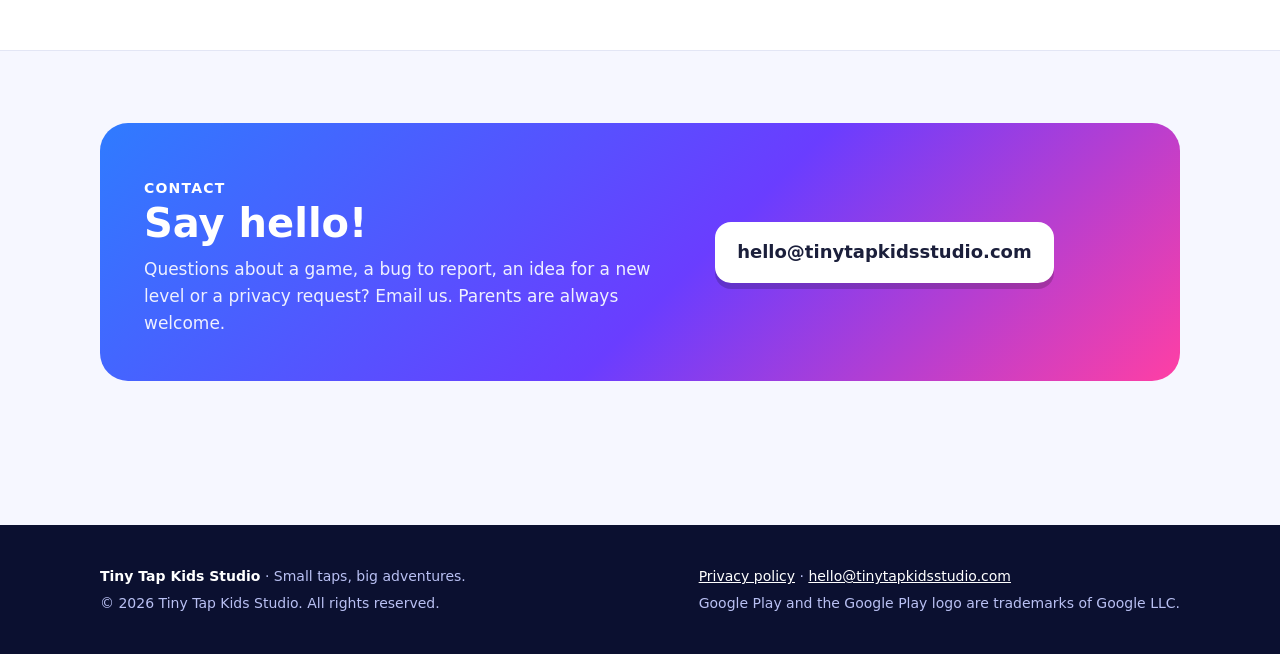
==== commit 7c026b32: "Refresh the home page with game screenshots and updated icons Each game card now shows the app icon," ====
--- a/index.html
+++ b/index.html
@@ -4,10 +4,10 @@
 <meta charset="utf-8">
 <meta name="viewport" content="width=device-width, initial-scale=1">
 <title>Tiny Tap Kids Studio: kid-friendly mobile games</title>
-<meta name="description" content="Tiny Tap Kids Studio makes bright, friendly Android games: Kids Fun Games, Dino Smash City, Kaiju Rampage, Brick Blast Rocket and more.">
+<meta name="description" content="Tiny Tap Kids Studio makes bright, friendly Android games: Kids Fun Games, Dino Smash City, Kaiju Rampage, Brick Blast Rocket, Ink Heroes, Stick City Z and more.">
 <link rel="canonical" href="https://tinytapkidsstudio.com/">
 <meta property="og:title" content="Tiny Tap Kids Studio: kid-friendly mobile games">
-<meta property="og:description" content="Tiny Tap Kids Studio makes bright, friendly Android games: Kids Fun Games, Dino Smash City, Kaiju Rampage, Brick Blast Rocket and more.">
+<meta property="og:description" content="Tiny Tap Kids Studio makes bright, friendly Android games: Kids Fun Games, Dino Smash City, Kaiju Rampage, Brick Blast Rocket, Ink Heroes, Stick City Z and more.">
 <meta property="og:type" content="website">
 <meta property="og:url" content="https://tinytapkidsstudio.com/">
 <meta property="og:image" content="https://tinytapkidsstudio.com/img/social.jpg">
@@ -61,51 +61,51 @@
     </div>
 
     <h3 class="group-title"><span class="dot"></span>Out now on Google Play</h3>
-    <div class="grid four">
+    <div class="grid">
       <article class="card" id="kaiju-rampage">
-        <img class="banner" src="img/kaiju-rampage-banner.webp" alt="Kaiju Rampage artwork" width="1024" height="500" loading="lazy">
-        <div class="body">
-          <div class="title-row">
-            <img class="icon" src="img/kaiju-rampage-icon.webp" alt="Kaiju Rampage app icon" width="72" height="72" loading="lazy">
+        <div class="body">
+          <div class="title-row">
+            <img class="icon" src="img/kaiju-rampage-icon.webp" alt="Kaiju Rampage app icon" width="72" height="72" loading="eager">
             <h3>Kaiju Rampage</h3>
           </div>
           <div class="tags"><span class="tag teen">Ages 13+</span><span class="tag">Free with ads</span><span class="tag">Optional purchases</span></div>
+          <div class="shots portrait"><img src="img/shots/kaiju-rampage-1.webp" alt="Becoming the kaiju and stomping the city" width="608" height="1080" loading="eager" decoding="async"><img src="img/shots/kaiju-rampage-2.webp" alt="Fighting a giant boss" width="608" height="1080" loading="eager" decoding="async"><img src="img/shots/kaiju-rampage-3.webp" alt="Smashing the army in the city streets" width="608" height="1080" loading="eager" decoding="async"></div>
           <p>Stomp the city, survive the army and beat giant bosses. Become the kaiju! A one-thumb monster roguelite with upgrades, new monsters and a Titan Mech to topple.</p>
           <div class="actions"><a class="play" href="https://play.google.com/store/apps/details?id=com.tinytapkids.kaijurampage" target="_blank" rel="noopener" aria-label="Get Kaiju Rampage on Google Play"><svg viewBox="0 0 24 26" aria-hidden="true"><path fill="#00d7fe" d="M1 1.2 13.6 13 1 24.8c-.4-.3-.6-.8-.6-1.4V2.6c0-.6.2-1.1.6-1.4z"/><path fill="#ffce00" d="m17.8 8.9-4.2 4.1 4.2 4.1 4.8-2.7c1.4-.8 1.4-2.1 0-2.9z"/><path fill="#ff3a44" d="M17.8 17.1 13.6 13 1 24.8c.5.5 1.2.5 2.1.1z"/><path fill="#00f076" d="M17.8 8.9 3.1 1.1C2.2.6 1.5.7 1 1.2L13.6 13z"/></svg><span><small>Get it on</small><strong>Google Play</strong></span></a><a class="small" href="privacy/kaiju-rampage/">Privacy policy</a></div>
         </div>
       </article>
       <article class="card" id="brick-blast-rocket">
-        <img class="banner" src="img/brick-blast-rocket-banner.webp" alt="Brick Blast Rocket artwork" width="1024" height="500" loading="lazy">
-        <div class="body">
-          <div class="title-row">
-            <img class="icon" src="img/brick-blast-rocket-icon.webp" alt="Brick Blast Rocket app icon" width="72" height="72" loading="lazy">
+        <div class="body">
+          <div class="title-row">
+            <img class="icon" src="img/brick-blast-rocket-icon.webp" alt="Brick Blast Rocket app icon" width="72" height="72" loading="eager">
             <h3>Brick Blast Rocket</h3>
           </div>
           <div class="tags"><span class="tag teen">Ages 13+</span><span class="tag">Free with ads</span></div>
+          <div class="shots portrait"><img src="img/shots/brick-blast-rocket-1.webp" alt="Aiming and shooting at candy bricks" width="608" height="1080" loading="eager" decoding="async"><img src="img/shots/brick-blast-rocket-2.webp" alt="A wingman helping clear a level" width="608" height="1080" loading="eager" decoding="async"><img src="img/shots/brick-blast-rocket-3.webp" alt="The world map with four worlds to play" width="608" height="1080" loading="eager" decoding="async"></div>
           <p>Aim, shoot and smash candy bricks in space! A rocket-powered brick breaker with 4 worlds, 42 levels, boss battles, Endless mode and a Daily Challenge.</p>
           <div class="actions"><a class="play" href="https://play.google.com/store/apps/details?id=com.tinytapkids.brickblast" target="_blank" rel="noopener" aria-label="Get Brick Blast Rocket on Google Play"><svg viewBox="0 0 24 26" aria-hidden="true"><path fill="#00d7fe" d="M1 1.2 13.6 13 1 24.8c-.4-.3-.6-.8-.6-1.4V2.6c0-.6.2-1.1.6-1.4z"/><path fill="#ffce00" d="m17.8 8.9-4.2 4.1 4.2 4.1 4.8-2.7c1.4-.8 1.4-2.1 0-2.9z"/><path fill="#ff3a44" d="M17.8 17.1 13.6 13 1 24.8c.5.5 1.2.5 2.1.1z"/><path fill="#00f076" d="M17.8 8.9 3.1 1.1C2.2.6 1.5.7 1 1.2L13.6 13z"/></svg><span><small>Get it on</small><strong>Google Play</strong></span></a><a class="small" href="privacy/brick-blast-rocket/">Privacy policy</a></div>
         </div>
       </article>
       <article class="card" id="kids-fun-games">
-        <img class="banner" src="img/kids-fun-games-banner.webp" alt="Kids Fun Games artwork" width="1024" height="500" loading="lazy">
-        <div class="body">
-          <div class="title-row">
-            <img class="icon" src="img/kids-fun-games-icon.webp" alt="Kids Fun Games app icon" width="72" height="72" loading="lazy">
+        <div class="body">
+          <div class="title-row">
+            <img class="icon" src="img/kids-fun-games-icon.webp" alt="Kids Fun Games app icon" width="72" height="72" loading="eager">
             <h3>Kids Fun Games</h3>
           </div>
-          <div class="tags"><span class="tag kids">For kids</span><span class="tag">No ads</span><span class="tag">Parent-locked unlock</span></div>
-          <p>13 fun games in one app for little ones: dig and build, wash things clean, play with 3D toy trains, feed the monster, splash in a bubble bath, build words, fill a UFO sticker book, draw and trace.</p>
+          <div class="tags"><span class="tag kids">For kids</span><span class="tag">No ads</span><span class="tag">Optional contribution</span></div>
+          <div class="shots portrait"><img src="img/shots/kids-fun-games-1.webp" alt="The Kids Fun Games home screen, with every game unlocked" width="608" height="1080" loading="eager" decoding="async"><img src="img/shots/kids-fun-games-2.webp" alt="Dig and Build, a 3D sandbox for little kids" width="608" height="1080" loading="eager" decoding="async"><img src="img/shots/kids-fun-games-3.webp" alt="Driving 3D toy trains" width="608" height="1080" loading="eager" decoding="async"></div>
+          <p>13 fun games in one app for little ones: dig and build, wash things clean, play with 3D toy trains, feed the monster, splash in a bubble bath, build words, fill a UFO sticker book, draw and trace. Every game is open to everyone.</p>
           <div class="actions"><a class="play" href="https://play.google.com/store/apps/details?id=com.tinytapkids.kidsgames" target="_blank" rel="noopener" aria-label="Get Kids Fun Games on Google Play"><svg viewBox="0 0 24 26" aria-hidden="true"><path fill="#00d7fe" d="M1 1.2 13.6 13 1 24.8c-.4-.3-.6-.8-.6-1.4V2.6c0-.6.2-1.1.6-1.4z"/><path fill="#ffce00" d="m17.8 8.9-4.2 4.1 4.2 4.1 4.8-2.7c1.4-.8 1.4-2.1 0-2.9z"/><path fill="#ff3a44" d="M17.8 17.1 13.6 13 1 24.8c.5.5 1.2.5 2.1.1z"/><path fill="#00f076" d="M17.8 8.9 3.1 1.1C2.2.6 1.5.7 1 1.2L13.6 13z"/></svg><span><small>Get it on</small><strong>Google Play</strong></span></a><a class="small" href="privacy/kids-fun-games/">Privacy policy</a></div>
         </div>
       </article>
       <article class="card" id="dino-smash-city">
-        <img class="banner" src="img/dino-smash-city-banner.webp" alt="Dino Smash City artwork" width="1024" height="500" loading="lazy">
-        <div class="body">
-          <div class="title-row">
-            <img class="icon" src="img/dino-smash-city-icon.webp" alt="Dino Smash City app icon" width="72" height="72" loading="lazy">
+        <div class="body">
+          <div class="title-row">
+            <img class="icon" src="img/dino-smash-city-icon.webp" alt="Dino Smash City app icon" width="72" height="72" loading="eager">
             <h3>Dino Smash City</h3>
           </div>
-          <div class="tags"><span class="tag kids">For kids</span><span class="tag">No ads</span><span class="tag">Parent-locked unlock</span></div>
+          <div class="tags"><span class="tag kids">For kids</span><span class="tag">No ads</span><span class="tag">Optional contribution</span></div>
+          <div class="shots landscape"><img src="img/shots/dino-smash-city-1.webp" alt="Kicking a stack of crates as a T. rex" width="1080" height="608" loading="eager" decoding="async"><img src="img/shots/dino-smash-city-2.webp" alt="Going giant in the toy city" width="1080" height="608" loading="eager" decoding="async"><img src="img/shots/dino-smash-city-3.webp" alt="Dressing up the dinos" width="1080" height="608" loading="eager" decoding="async"></div>
           <p>Go GIANT! Stomp around a toy city as a friendly dino: kick, grab, go bowling, pop barrels, dress up your dinos and collect stickers.</p>
           <div class="actions"><a class="play" href="https://play.google.com/store/apps/details?id=com.tinytapkids.dinosmash" target="_blank" rel="noopener" aria-label="Get Dino Smash City on Google Play"><svg viewBox="0 0 24 26" aria-hidden="true"><path fill="#00d7fe" d="M1 1.2 13.6 13 1 24.8c-.4-.3-.6-.8-.6-1.4V2.6c0-.6.2-1.1.6-1.4z"/><path fill="#ffce00" d="m17.8 8.9-4.2 4.1 4.2 4.1 4.8-2.7c1.4-.8 1.4-2.1 0-2.9z"/><path fill="#ff3a44" d="M17.8 17.1 13.6 13 1 24.8c.5.5 1.2.5 2.1.1z"/><path fill="#00f076" d="M17.8 8.9 3.1 1.1C2.2.6 1.5.7 1 1.2L13.6 13z"/></svg><span><small>Get it on</small><strong>Google Play</strong></span></a><a class="small" href="privacy/dino-smash-city/">Privacy policy</a></div>
         </div>
@@ -115,22 +115,22 @@
     <h3 class="group-title"><span class="dot soon"></span>Coming soon</h3>
     <div class="grid">
       <article class="card" id="christmas-town-fun">
-        <img class="banner" src="img/christmas-town-fun-banner.webp" alt="Christmas Town Fun artwork" width="1024" height="500" loading="lazy">
-        <div class="body">
-          <div class="title-row">
-            <img class="icon" src="img/christmas-town-fun-icon.webp" alt="Christmas Town Fun app icon" width="72" height="72" loading="lazy">
+        <div class="body">
+          <div class="title-row">
+            <img class="icon" src="img/christmas-town-fun-icon.webp" alt="Christmas Town Fun app icon" width="72" height="72" loading="eager">
             <h3>Christmas Town Fun</h3>
           </div>
           <div class="tags"><span class="tag status">In testing</span><span class="tag kids">For kids</span><span class="tag">No ads</span><span class="tag">Advent calendar</span></div>
+          <div class="shots landscape"><img src="img/shots/christmas-town-fun-1.webp" alt="Christmas Town Fun title art" width="1080" height="608" loading="eager" decoding="async"><img src="img/shots/christmas-town-fun-2.webp" alt="Riding Santa&#x27;s sleigh over a snowy town" width="1080" height="608" loading="eager" decoding="async"><img src="img/shots/christmas-town-fun-3.webp" alt="More than 20 holiday games in one town" width="1080" height="608" loading="eager" decoding="async"></div>
           <p>22 cozy Christmas games for kids in one snowy town: sleigh rides, snowball fun, gingerbread, cookies, tree decorating and an advent calendar to open every day.</p>
           <div class="actions"><span class="play soon" data-play-placeholder="https://play.google.com/store/apps/details?id=com.tinytapkids.christmastownfun"><svg viewBox="0 0 24 26" aria-hidden="true"><path fill="#00d7fe" d="M1 1.2 13.6 13 1 24.8c-.4-.3-.6-.8-.6-1.4V2.6c0-.6.2-1.1.6-1.4z"/><path fill="#ffce00" d="m17.8 8.9-4.2 4.1 4.2 4.1 4.8-2.7c1.4-.8 1.4-2.1 0-2.9z"/><path fill="#ff3a44" d="M17.8 17.1 13.6 13 1 24.8c.5.5 1.2.5 2.1.1z"/><path fill="#00f076" d="M17.8 8.9 3.1 1.1C2.2.6 1.5.7 1 1.2L13.6 13z"/></svg><span><small>Coming soon to</small><strong>Google Play</strong></span></span><a class="small" href="privacy/christmas-town-fun/">Privacy policy</a></div>
         </div>
       </article>
       <article class="card" id="deep-glow">
-        <img class="banner" src="img/deep-glow-banner.webp" alt="Deep Glow artwork" width="1024" height="500" loading="lazy">
-        <div class="body">
-          <div class="title-row">
-            <img class="icon" src="img/deep-glow-icon.webp" alt="Deep Glow app icon" width="72" height="72" loading="lazy">
+        <img class="banner" src="img/deep-glow-banner.webp" alt="Deep Glow artwork" width="1024" height="500" loading="eager">
+        <div class="body">
+          <div class="title-row">
+            <img class="icon" src="img/deep-glow-icon.webp" alt="Deep Glow app icon" width="72" height="72" loading="eager">
             <h3>Deep Glow</h3>
           </div>
           <div class="tags"><span class="tag status">In testing</span><span class="tag teen">Ages 13+</span><span class="tag">Free with ads</span><span class="tag">Leaderboards</span></div>
@@ -139,39 +139,39 @@
         </div>
       </article>
       <article class="card" id="fudders-ngmi">
-        <img class="banner" src="img/fudders-ngmi-banner.webp" alt="Fudders NGMI artwork" width="1024" height="500" loading="lazy">
-        <div class="body">
-          <div class="title-row">
-            <img class="icon" src="img/fudders-ngmi-icon.webp" alt="Fudders NGMI app icon" width="72" height="72" loading="lazy">
+        <div class="body">
+          <div class="title-row">
+            <img class="icon" src="img/fudders-ngmi-icon.webp" alt="Fudders NGMI app icon" width="72" height="72" loading="eager">
             <h3>Fudders NGMI</h3>
           </div>
           <div class="tags"><span class="tag status">In testing</span><span class="tag">3 games, 1 universe</span></div>
+          <div class="shots portrait"><img src="img/shots/fudders-ngmi-1.webp" alt="The Fudders hub with Crybaby ready to play" width="608" height="1080" loading="eager" decoding="async"><img src="img/shots/fudders-ngmi-2.webp" alt="Crybaby flooding the street with tears" width="608" height="1080" loading="eager" decoding="async"><img src="img/shots/fudders-ngmi-3.webp" alt="The Diamond Hands Colossus boss fight" width="608" height="1080" loading="eager" decoding="async"></div>
           <p>Play as the Fudders, a crew of lovable losers, and survive the Hype Army across a bull-market city. Three games, one universe.</p>
           <div class="actions"><span class="play soon" data-play-placeholder="https://play.google.com/store/apps/details?id=com.tinytapkids.fuddersngmi"><svg viewBox="0 0 24 26" aria-hidden="true"><path fill="#00d7fe" d="M1 1.2 13.6 13 1 24.8c-.4-.3-.6-.8-.6-1.4V2.6c0-.6.2-1.1.6-1.4z"/><path fill="#ffce00" d="m17.8 8.9-4.2 4.1 4.2 4.1 4.8-2.7c1.4-.8 1.4-2.1 0-2.9z"/><path fill="#ff3a44" d="M17.8 17.1 13.6 13 1 24.8c.5.5 1.2.5 2.1.1z"/><path fill="#00f076" d="M17.8 8.9 3.1 1.1C2.2.6 1.5.7 1 1.2L13.6 13z"/></svg><span><small>Coming soon to</small><strong>Google Play</strong></span></span><span class="small">Privacy policy at launch</span></div>
         </div>
       </article>
       <article class="card" id="ink-heroes">
-        <img class="banner" src="img/ink-heroes-banner.webp" alt="Ink Heroes artwork" width="1024" height="500" loading="lazy">
-        <div class="body">
-          <div class="title-row">
-            <img class="icon" src="img/ink-heroes-icon.webp" alt="Ink Heroes app icon" width="72" height="72" loading="lazy">
+        <div class="body">
+          <div class="title-row">
+            <img class="icon" src="img/ink-heroes-icon.webp" alt="Ink Heroes app icon" width="72" height="72" loading="eager">
             <h3>Ink Heroes</h3>
           </div>
           <div class="tags"><span class="tag status">In development</span><span class="tag">8 heroes</span><span class="tag">300 pages</span><span class="tag">Endless mode</span></div>
+          <div class="shots landscape"><img src="img/shots/ink-heroes-1.webp" alt="Picking a chapter on the Ink Heroes adventure map" width="1080" height="608" loading="eager" decoding="async"><img src="img/shots/ink-heroes-2.webp" alt="A katana fight across a homework page" width="1080" height="608" loading="eager" decoding="async"><img src="img/shots/ink-heroes-3.webp" alt="A homework boss finisher" width="1080" height="608" loading="eager" decoding="async"></div>
           <p>Sketchbook heroes vs. the ink spill! Swap between eight doodled heroes on the fly to cross 300 notebook pages, then keep going in Endless mode.</p>
-          <div class="actions"><span class="play soon" data-play-placeholder="https://play.google.com/store/apps/details?id=com.tinytapkids.inkheroes"><svg viewBox="0 0 24 26" aria-hidden="true"><path fill="#00d7fe" d="M1 1.2 13.6 13 1 24.8c-.4-.3-.6-.8-.6-1.4V2.6c0-.6.2-1.1.6-1.4z"/><path fill="#ffce00" d="m17.8 8.9-4.2 4.1 4.2 4.1 4.8-2.7c1.4-.8 1.4-2.1 0-2.9z"/><path fill="#ff3a44" d="M17.8 17.1 13.6 13 1 24.8c.5.5 1.2.5 2.1.1z"/><path fill="#00f076" d="M17.8 8.9 3.1 1.1C2.2.6 1.5.7 1 1.2L13.6 13z"/></svg><span><small>Coming soon to</small><strong>Google Play</strong></span></span><span class="small">Privacy policy at launch</span></div>
+          <div class="actions"><span class="play soon" data-play-placeholder="https://play.google.com/store/apps/details?id=com.tinytapkids.inkheroes"><svg viewBox="0 0 24 26" aria-hidden="true"><path fill="#00d7fe" d="M1 1.2 13.6 13 1 24.8c-.4-.3-.6-.8-.6-1.4V2.6c0-.6.2-1.1.6-1.4z"/><path fill="#ffce00" d="m17.8 8.9-4.2 4.1 4.2 4.1 4.8-2.7c1.4-.8 1.4-2.1 0-2.9z"/><path fill="#ff3a44" d="M17.8 17.1 13.6 13 1 24.8c.5.5 1.2.5 2.1.1z"/><path fill="#00f076" d="M17.8 8.9 3.1 1.1C2.2.6 1.5.7 1 1.2L13.6 13z"/></svg><span><small>Coming soon to</small><strong>Google Play</strong></span></span><a class="small" href="privacy/ink-heroes/">Privacy policy</a></div>
         </div>
       </article>
       <article class="card" id="stick-city-z">
-        <img class="banner" src="img/stick-city-z-banner.webp" alt="Stick City Z artwork" width="1024" height="500" loading="lazy">
-        <div class="body">
-          <div class="title-row">
-            <img class="icon" src="img/stick-city-z-icon.webp" alt="Stick City Z app icon" width="72" height="72" loading="lazy">
-            <h3>Stick City Z</h3>
-          </div>
-          <div class="tags"><span class="tag status">In development</span><span class="tag">3D action</span></div>
-          <p>A stickman zombie town: climb buildings, leap across rooftops, drive through the horde and smash it with cartoon ink-splat action.</p>
-          <div class="actions"><span class="play soon" data-play-placeholder="https://play.google.com/store/apps/details?id=com.tinytapkids.stickcityz"><svg viewBox="0 0 24 26" aria-hidden="true"><path fill="#00d7fe" d="M1 1.2 13.6 13 1 24.8c-.4-.3-.6-.8-.6-1.4V2.6c0-.6.2-1.1.6-1.4z"/><path fill="#ffce00" d="m17.8 8.9-4.2 4.1 4.2 4.1 4.8-2.7c1.4-.8 1.4-2.1 0-2.9z"/><path fill="#ff3a44" d="M17.8 17.1 13.6 13 1 24.8c.5.5 1.2.5 2.1.1z"/><path fill="#00f076" d="M17.8 8.9 3.1 1.1C2.2.6 1.5.7 1 1.2L13.6 13z"/></svg><span><small>Coming soon to</small><strong>Google Play</strong></span></span><span class="small">Privacy policy at launch</span></div>
+        <div class="body">
+          <div class="title-row">
+            <img class="icon" src="img/stick-city-z-icon.webp" alt="Stick City Z: Zombie Heroes app icon" width="72" height="72" loading="eager">
+            <h3>Stick City Z: Zombie Heroes</h3>
+          </div>
+          <div class="tags"><span class="tag status">In development</span><span class="tag teen">Ages 13+</span><span class="tag">Free with ads</span></div>
+          <div class="shots landscape"><img src="img/shots/stick-city-z-1.webp" alt="Choosing a stickman hero" width="1080" height="608" loading="eager" decoding="async"><img src="img/shots/stick-city-z-2.webp" alt="Fighting zombies in the city streets" width="1080" height="608" loading="eager" decoding="async"><img src="img/shots/stick-city-z-3.webp" alt="Driving through the horde" width="1080" height="608" loading="eager" decoding="async"></div>
+          <p>Stickman heroes vs. a zombie city: smash the horde, drive, glide and topple giants. Climb buildings, leap across rooftops and smash it with cartoon ink-splat action.</p>
+          <div class="actions"><span class="play soon" data-play-placeholder="https://play.google.com/store/apps/details?id=com.tinytapkids.stickcityz"><svg viewBox="0 0 24 26" aria-hidden="true"><path fill="#00d7fe" d="M1 1.2 13.6 13 1 24.8c-.4-.3-.6-.8-.6-1.4V2.6c0-.6.2-1.1.6-1.4z"/><path fill="#ffce00" d="m17.8 8.9-4.2 4.1 4.2 4.1 4.8-2.7c1.4-.8 1.4-2.1 0-2.9z"/><path fill="#ff3a44" d="M17.8 17.1 13.6 13 1 24.8c.5.5 1.2.5 2.1.1z"/><path fill="#00f076" d="M17.8 8.9 3.1 1.1C2.2.6 1.5.7 1 1.2L13.6 13z"/></svg><span><small>Coming soon to</small><strong>Google Play</strong></span></span><a class="small" href="privacy/stick-city-z/">Privacy policy</a></div>
         </div>
       </article>
     </div>
@@ -190,7 +190,7 @@
         <div class="value"><span class="emoji" aria-hidden="true">🎮</span><div><h3>Real games for older players</h3><p>Monsters, brick breakers and deep-sea dives for teens and grown-ups, free to play with fair ads.</p></div></div>
       </div>
     </div>
-    <img class="heroes-art" src="img/ink-heroes-banner.webp" alt="The eight doodled heroes of Ink Heroes, drawn on notebook paper" width="1024" height="500" loading="lazy">
+    <img class="heroes-art" src="img/about-heroes.webp" alt="The eight doodled heroes of Ink Heroes, drawn on notebook paper" width="1024" height="500" loading="eager">
   </div>
 </section>
 
--- a/css/site.css
+++ b/css/site.css
@@ -108,7 +108,7 @@
 .dot.soon { background: var(--yellow); box-shadow: 0 0 0 5px rgba(255, 194, 26, .2); }
 
 /* Game cards */
-.grid { display: grid; grid-template-columns: repeat(auto-fill, minmax(300px, 1fr)); gap: 22px; }
+.grid { display: grid; grid-template-columns: repeat(auto-fill, minmax(420px, 1fr)); gap: 24px; }
 .grid.four { grid-template-columns: repeat(auto-fill, minmax(245px, 1fr)); }
 .card {
   background: var(--surface); border-radius: var(--radius); box-shadow: var(--shadow);
@@ -117,11 +117,22 @@
 }
 .card:hover { transform: translateY(-4px); box-shadow: 0 18px 40px rgba(20, 30, 90, .16); }
 .card .banner { aspect-ratio: 1024 / 500; width: 100%; object-fit: cover; background: var(--chip); }
-.card .body { padding: 0 20px 20px; display: flex; flex-direction: column; gap: 10px; flex: 1; }
-.card .title-row { display: flex; align-items: flex-start; gap: 14px; margin-top: -30px; }
-.card .icon { width: 72px; height: 72px; border-radius: 18px; border: 4px solid var(--surface); box-shadow: 0 6px 16px rgba(0, 0, 0, .18); background: var(--surface); flex: none; }
-.card h3 { font-size: 21px; line-height: 1.2; padding-top: 38px; }
+.card .body { padding: 18px 20px 20px; display: flex; flex-direction: column; gap: 10px; flex: 1; }
+.card .title-row { display: flex; align-items: center; gap: 14px; }
+.card .icon { width: 72px; height: 72px; border-radius: 18px; box-shadow: 0 6px 16px rgba(0, 0, 0, .18); background: var(--surface); flex: none; }
+.card h3 { font-size: 22px; line-height: 1.2; }
+.card:has(.banner) .body { padding-top: 0; }
+.card:has(.banner) .title-row { align-items: flex-start; margin-top: -30px; }
+.card:has(.banner) .icon { border: 4px solid var(--surface); }
+.card:has(.banner) h3 { padding-top: 38px; }
 .card p { margin: 0; color: var(--muted); font-size: 16px; }
+.shots { display: grid; grid-template-columns: repeat(3, 1fr); gap: 8px; margin: 2px 0; }
+.shots img {
+  width: 100%; height: auto; object-fit: cover; border-radius: 12px;
+  background: var(--chip); border: 1px solid var(--line);
+}
+.shots.portrait img { aspect-ratio: 9 / 16; }
+.shots.landscape img { aspect-ratio: 16 / 9; }
 .tags { display: flex; flex-wrap: wrap; gap: 6px; }
 .tag { font-size: 13px; font-weight: 800; padding: 3px 10px; border-radius: 999px; background: var(--chip); color: var(--ink); }
 .tag.kids { background: #dff7ea; color: #0f6b43; }
@@ -201,6 +212,13 @@
   section { padding: 52px 0; }
   .wrap { padding: 0 16px; }
   .nav a { padding: 6px 9px; font-size: 14px; }
+  .grid { grid-template-columns: 1fr; }
+}
+@media (max-width: 420px) {
+  .card .body { padding: 14px 12px 16px; }
+  .shots { gap: 6px; }
+  .card .icon { width: 60px; height: 60px; border-radius: 14px; }
+  .card h3 { font-size: 19px; }
 }
 @media (prefers-reduced-motion: reduce) {
   * { transition: none !important; scroll-behavior: auto !important; }
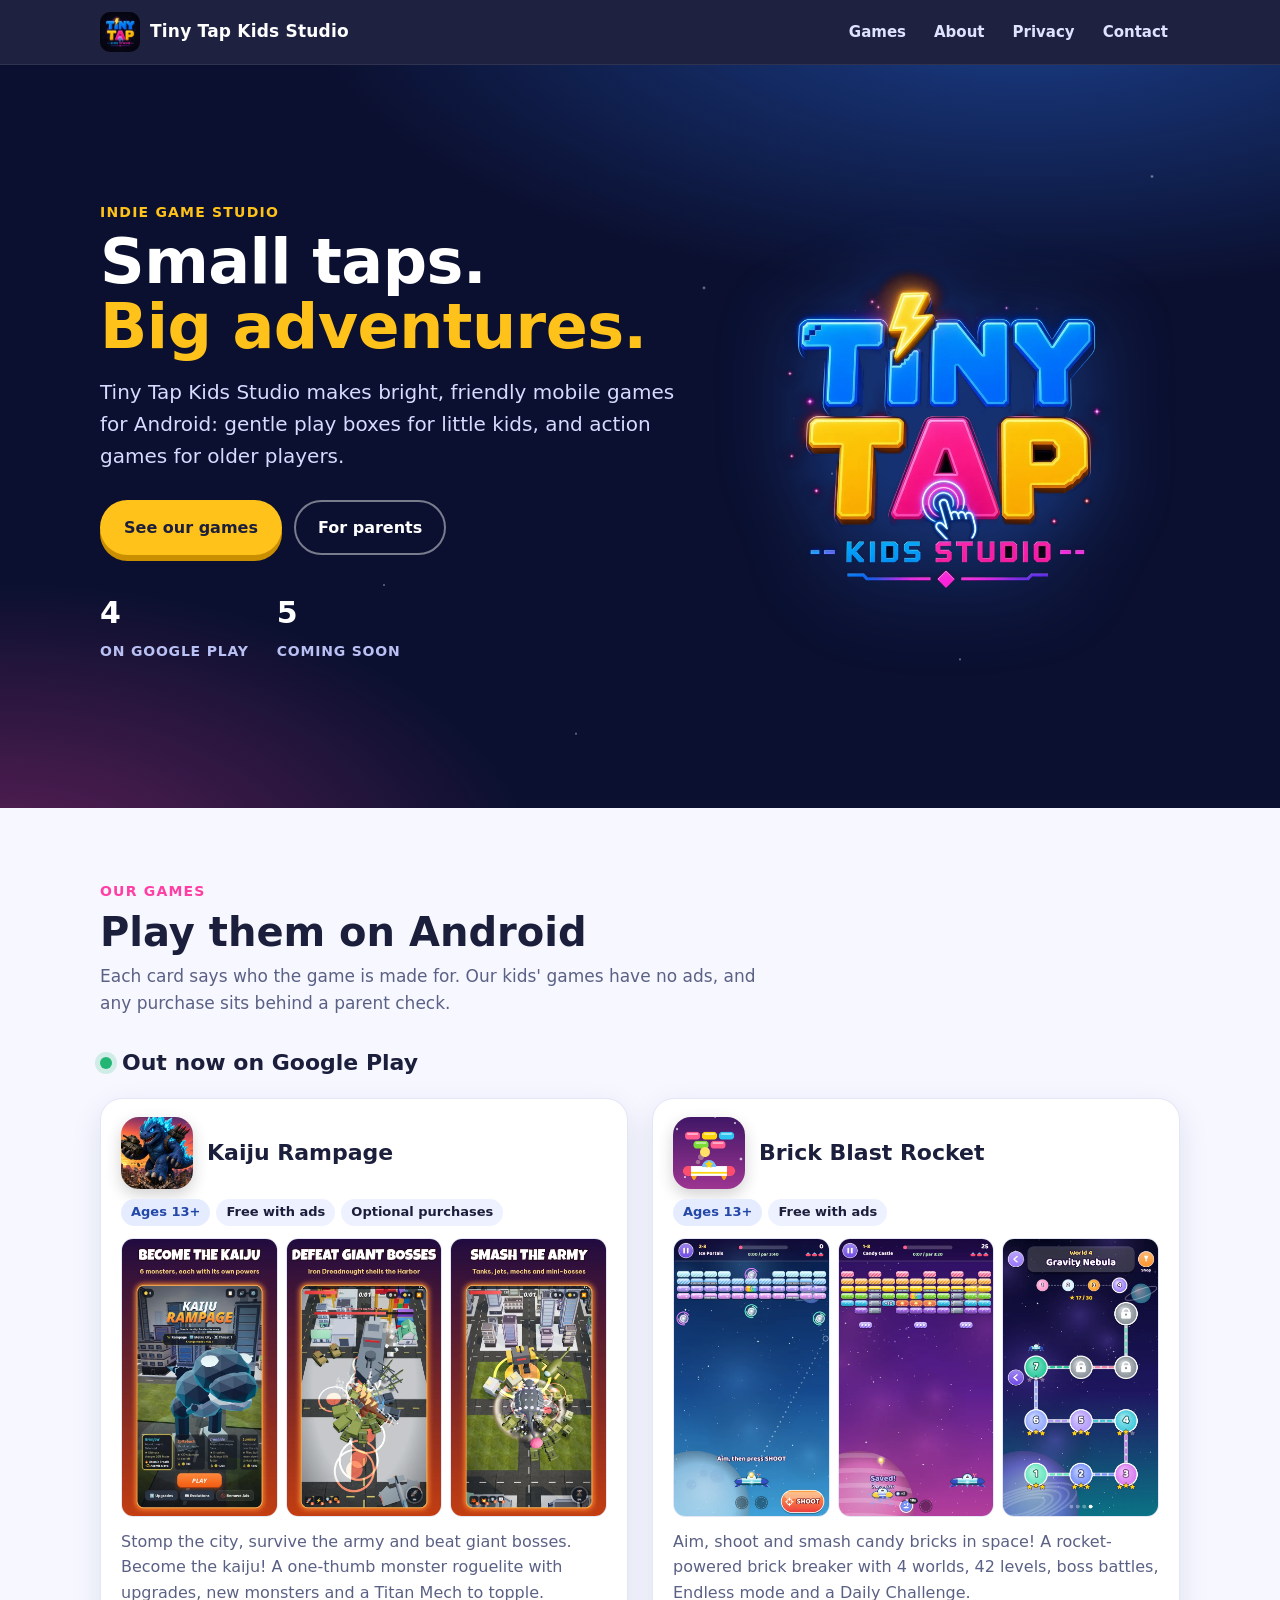
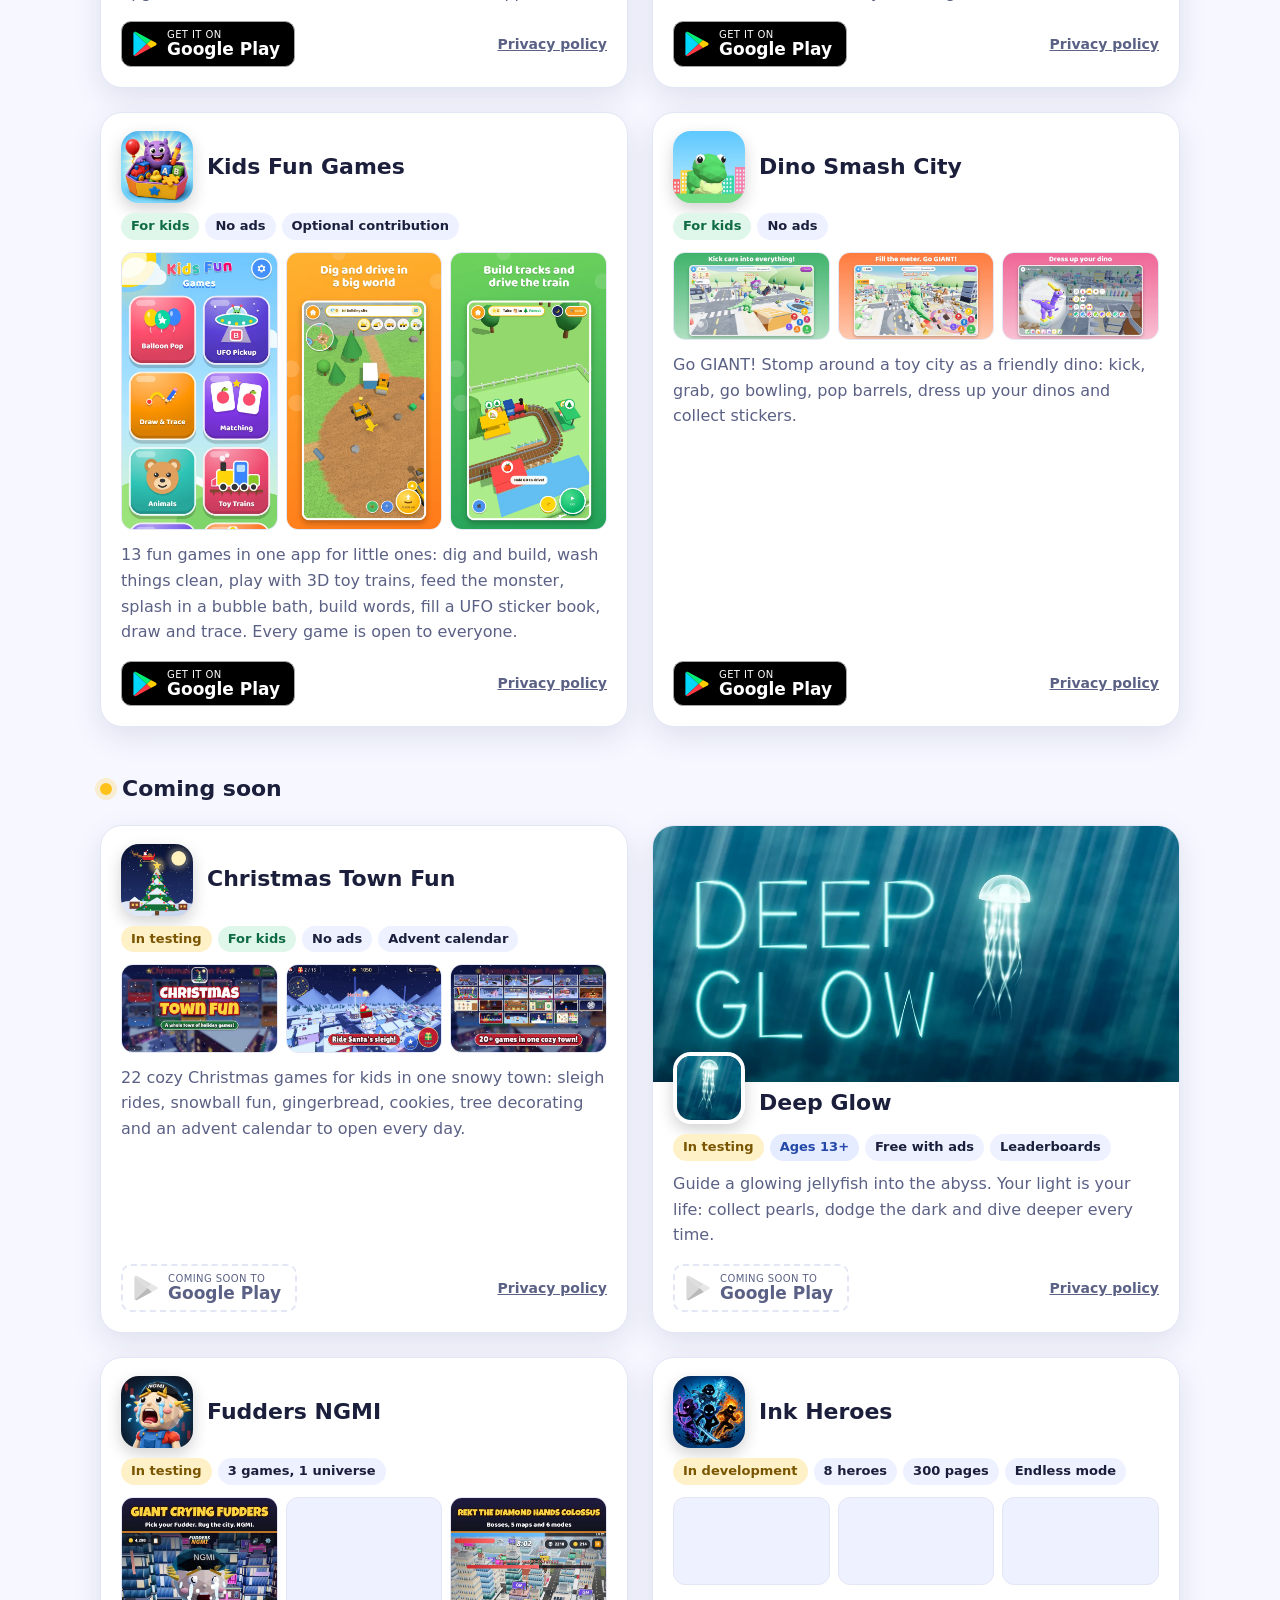
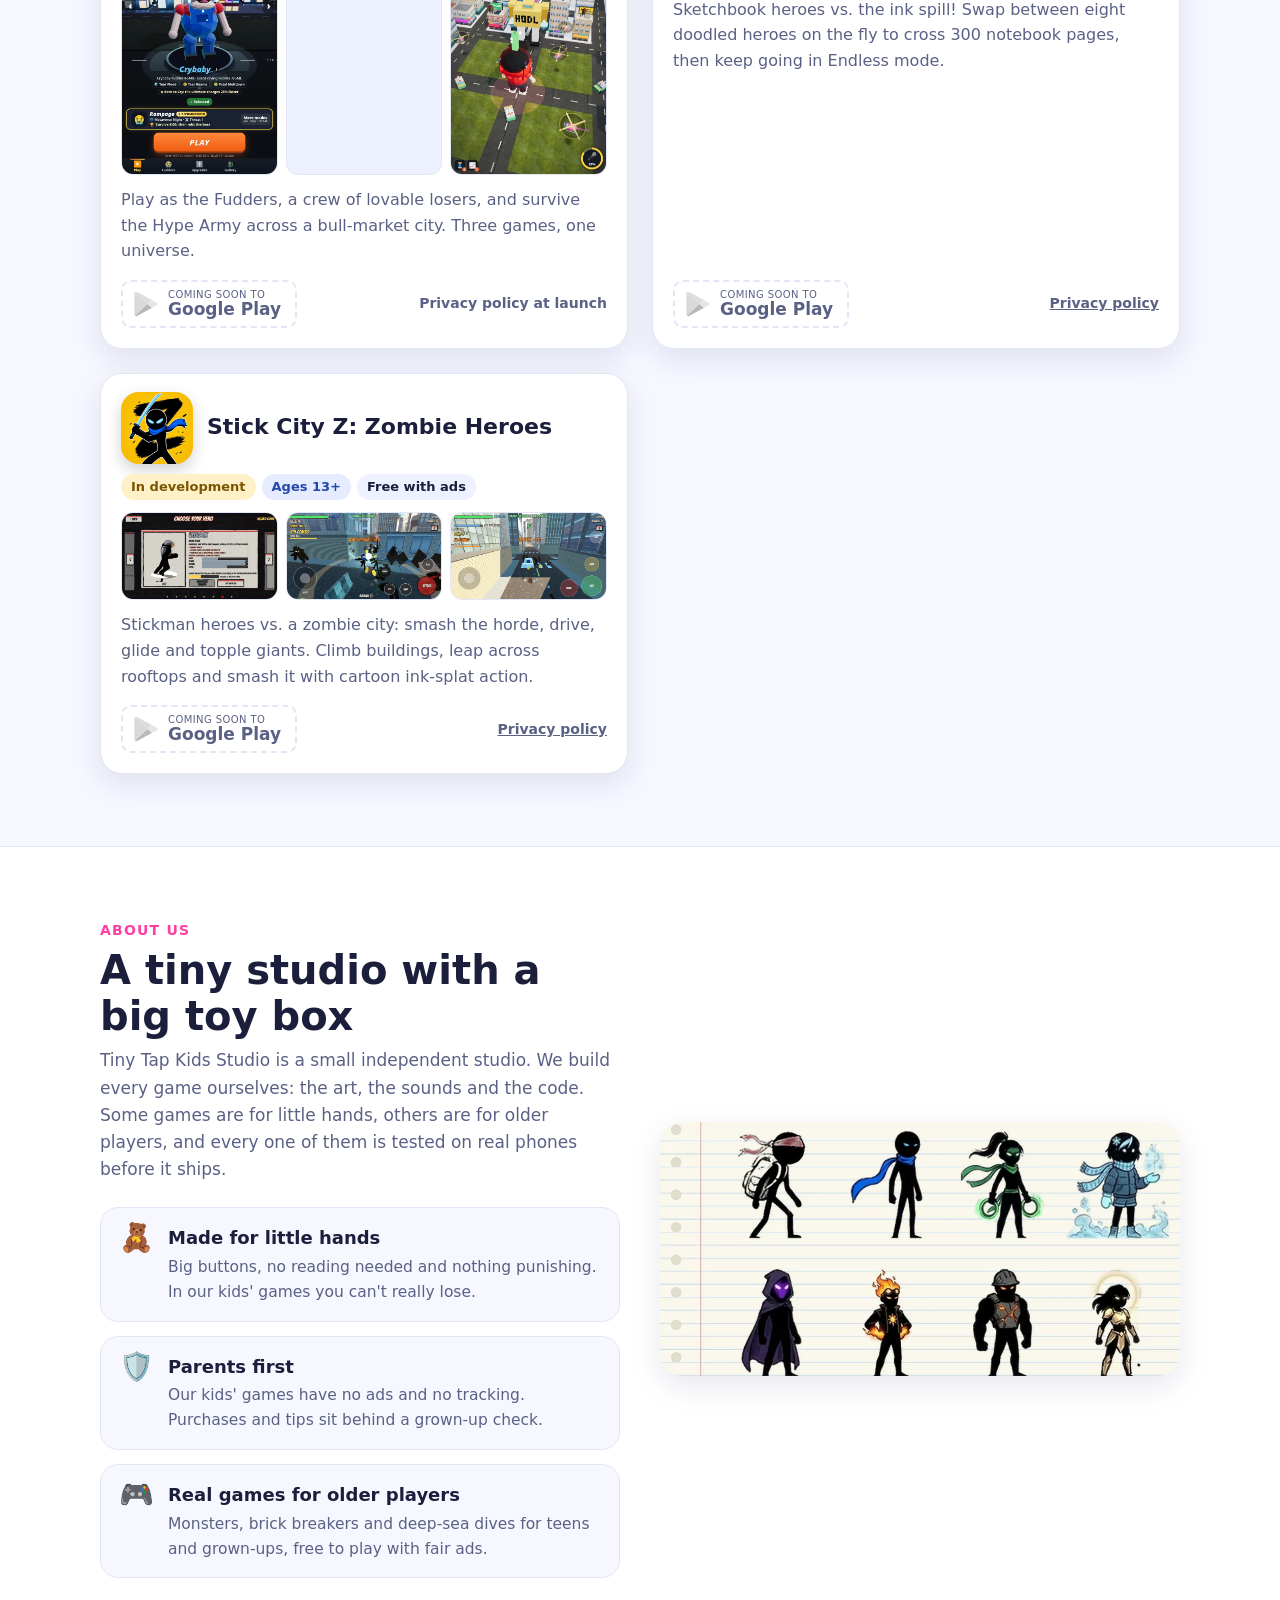
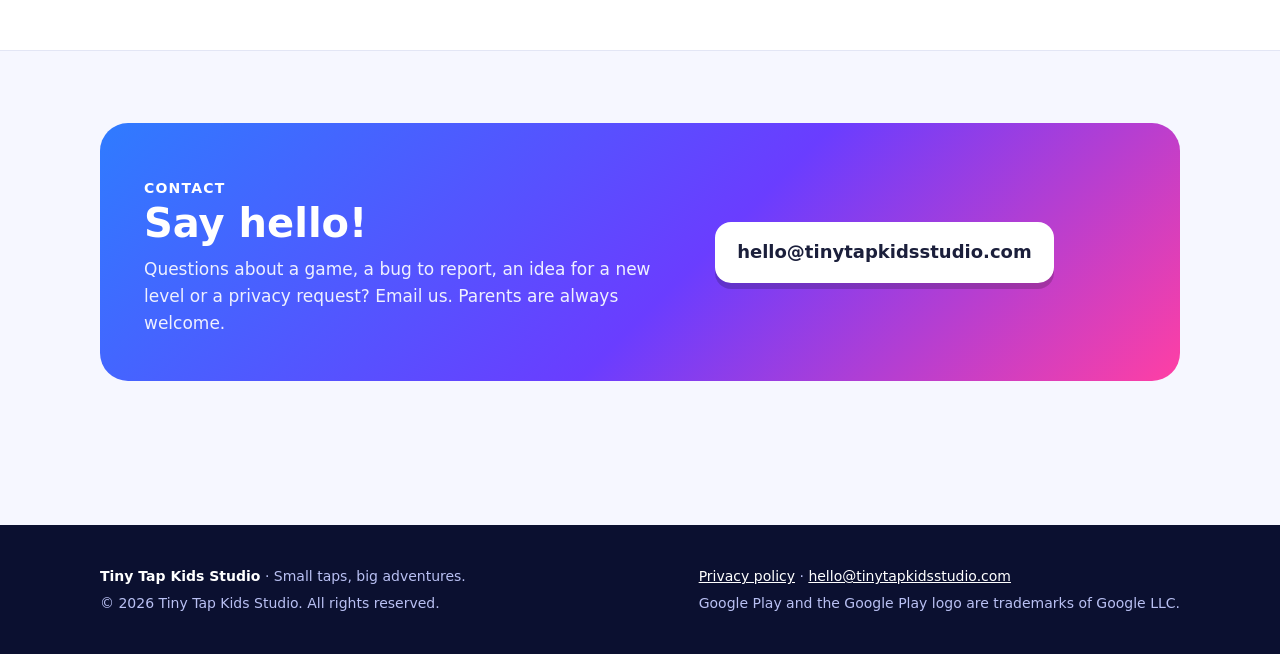
==== commit 8a1f4212: "Remove the Optional contribution tag from the Dino Smash City card Dino Smash City still has a paid " ====
--- a/index.html
+++ b/index.html
@@ -104,7 +104,7 @@
             <img class="icon" src="img/dino-smash-city-icon.webp" alt="Dino Smash City app icon" width="72" height="72" loading="eager">
             <h3>Dino Smash City</h3>
           </div>
-          <div class="tags"><span class="tag kids">For kids</span><span class="tag">No ads</span><span class="tag">Optional contribution</span></div>
+          <div class="tags"><span class="tag kids">For kids</span><span class="tag">No ads</span></div>
           <div class="shots landscape"><img src="img/shots/dino-smash-city-1.webp" alt="Kicking a stack of crates as a T. rex" width="1080" height="608" loading="eager" decoding="async"><img src="img/shots/dino-smash-city-2.webp" alt="Going giant in the toy city" width="1080" height="608" loading="eager" decoding="async"><img src="img/shots/dino-smash-city-3.webp" alt="Dressing up the dinos" width="1080" height="608" loading="eager" decoding="async"></div>
           <p>Go GIANT! Stomp around a toy city as a friendly dino: kick, grab, go bowling, pop barrels, dress up your dinos and collect stickers.</p>
           <div class="actions"><a class="play" href="https://play.google.com/store/apps/details?id=com.tinytapkids.dinosmash" target="_blank" rel="noopener" aria-label="Get Dino Smash City on Google Play"><svg viewBox="0 0 24 26" aria-hidden="true"><path fill="#00d7fe" d="M1 1.2 13.6 13 1 24.8c-.4-.3-.6-.8-.6-1.4V2.6c0-.6.2-1.1.6-1.4z"/><path fill="#ffce00" d="m17.8 8.9-4.2 4.1 4.2 4.1 4.8-2.7c1.4-.8 1.4-2.1 0-2.9z"/><path fill="#ff3a44" d="M17.8 17.1 13.6 13 1 24.8c.5.5 1.2.5 2.1.1z"/><path fill="#00f076" d="M17.8 8.9 3.1 1.1C2.2.6 1.5.7 1 1.2L13.6 13z"/></svg><span><small>Get it on</small><strong>Google Play</strong></span></a><a class="small" href="privacy/dino-smash-city/">Privacy policy</a></div>
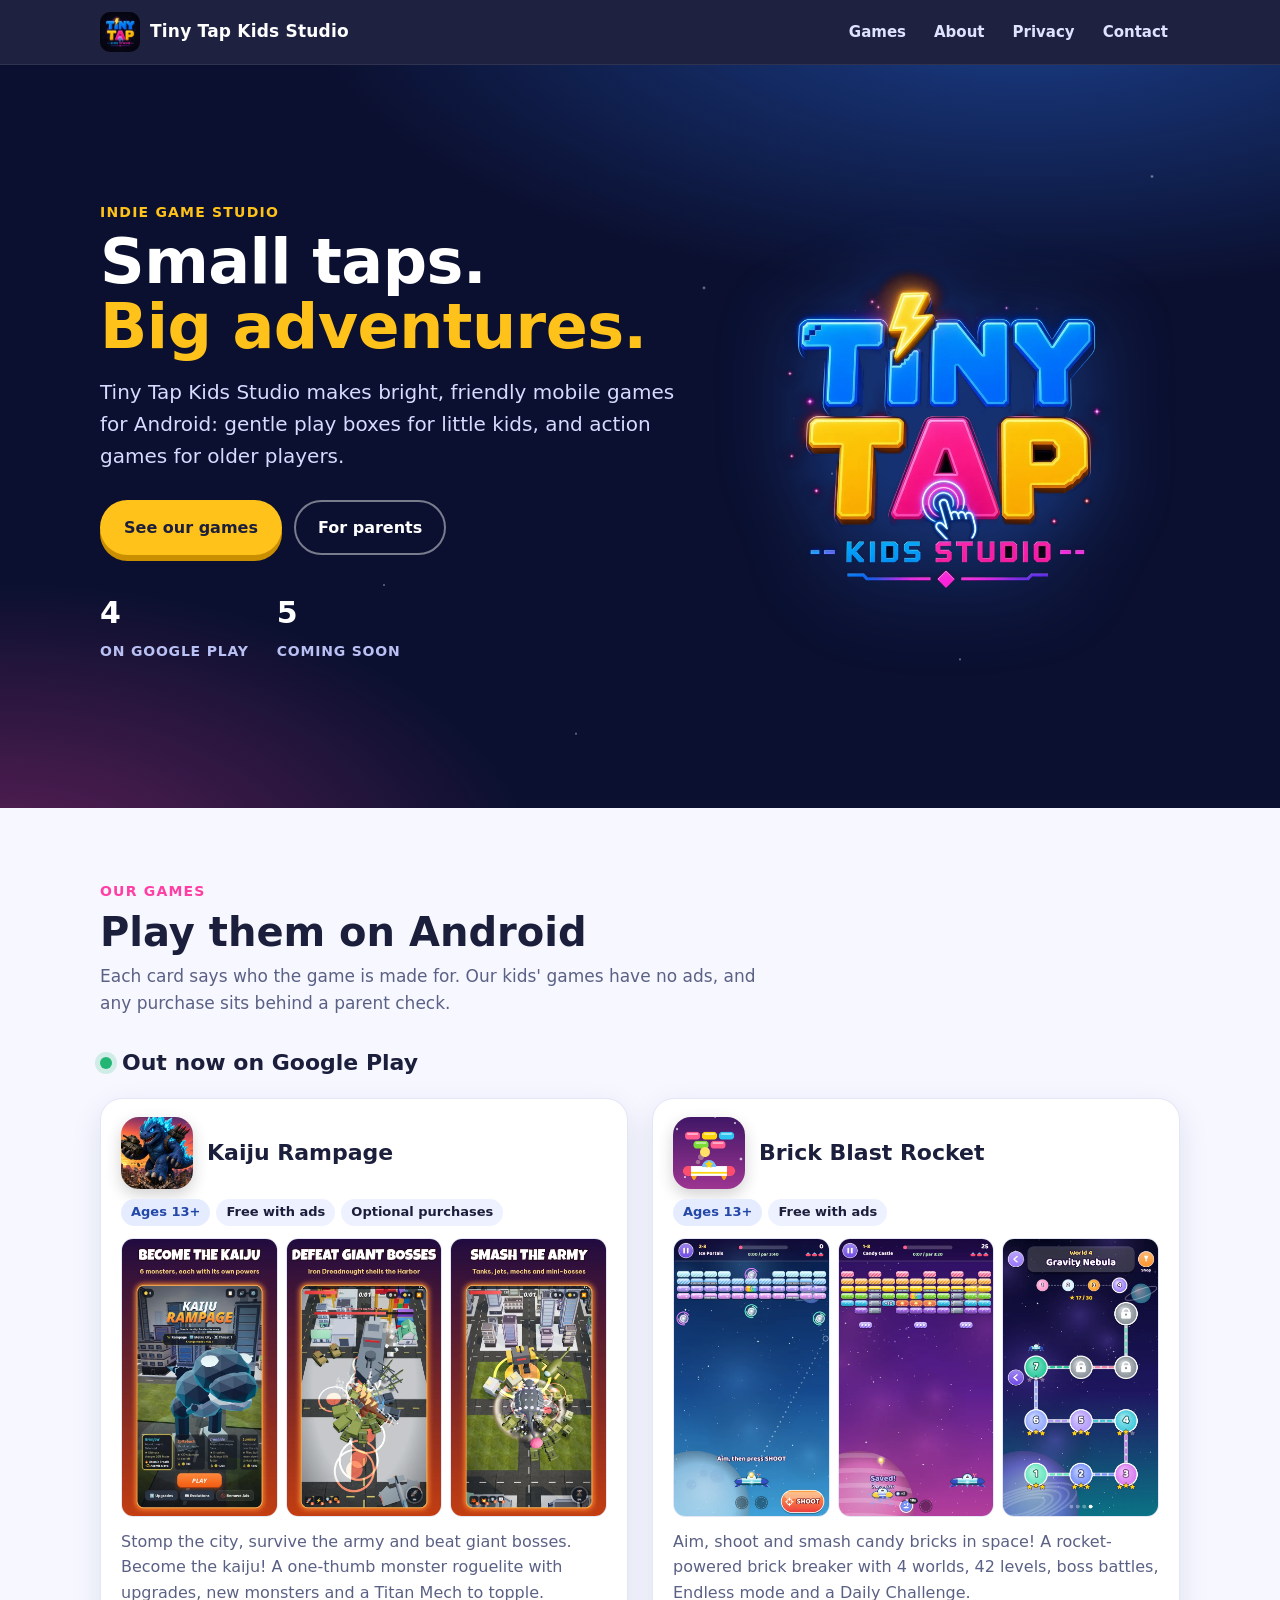
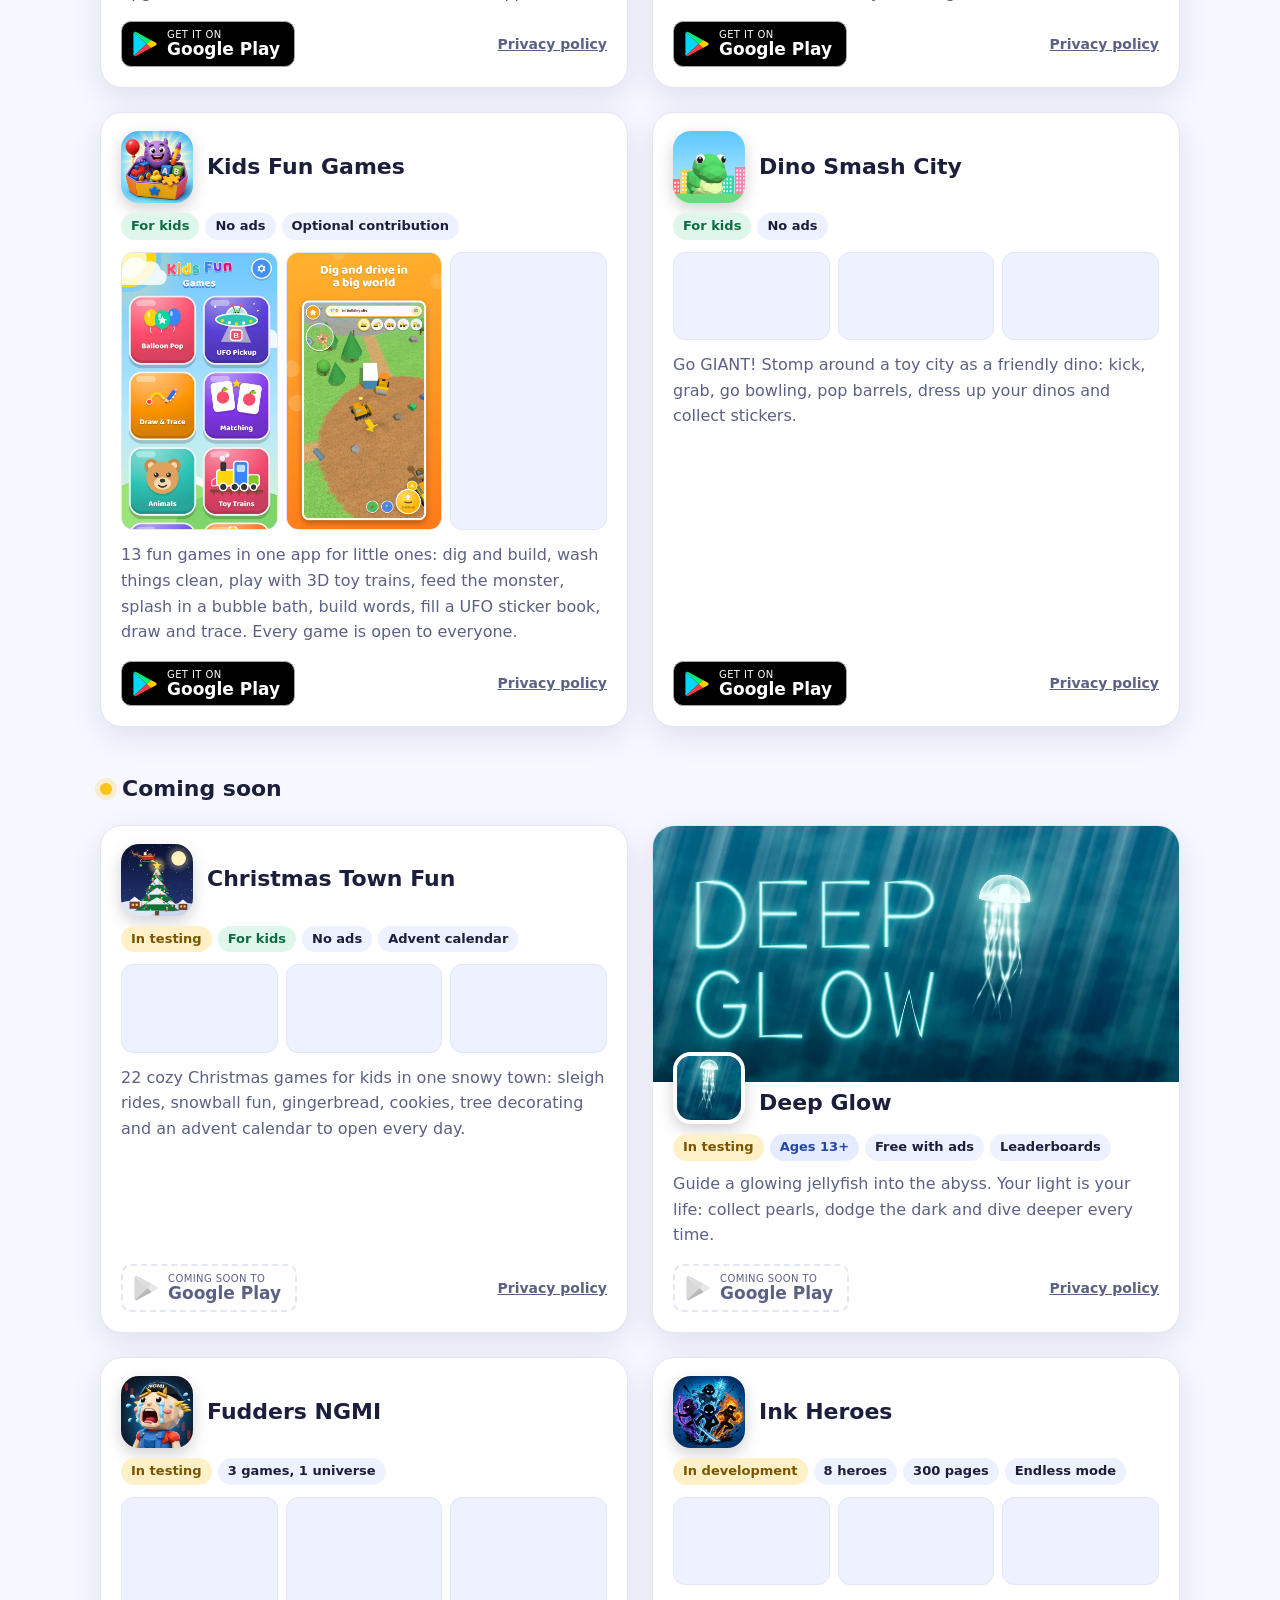
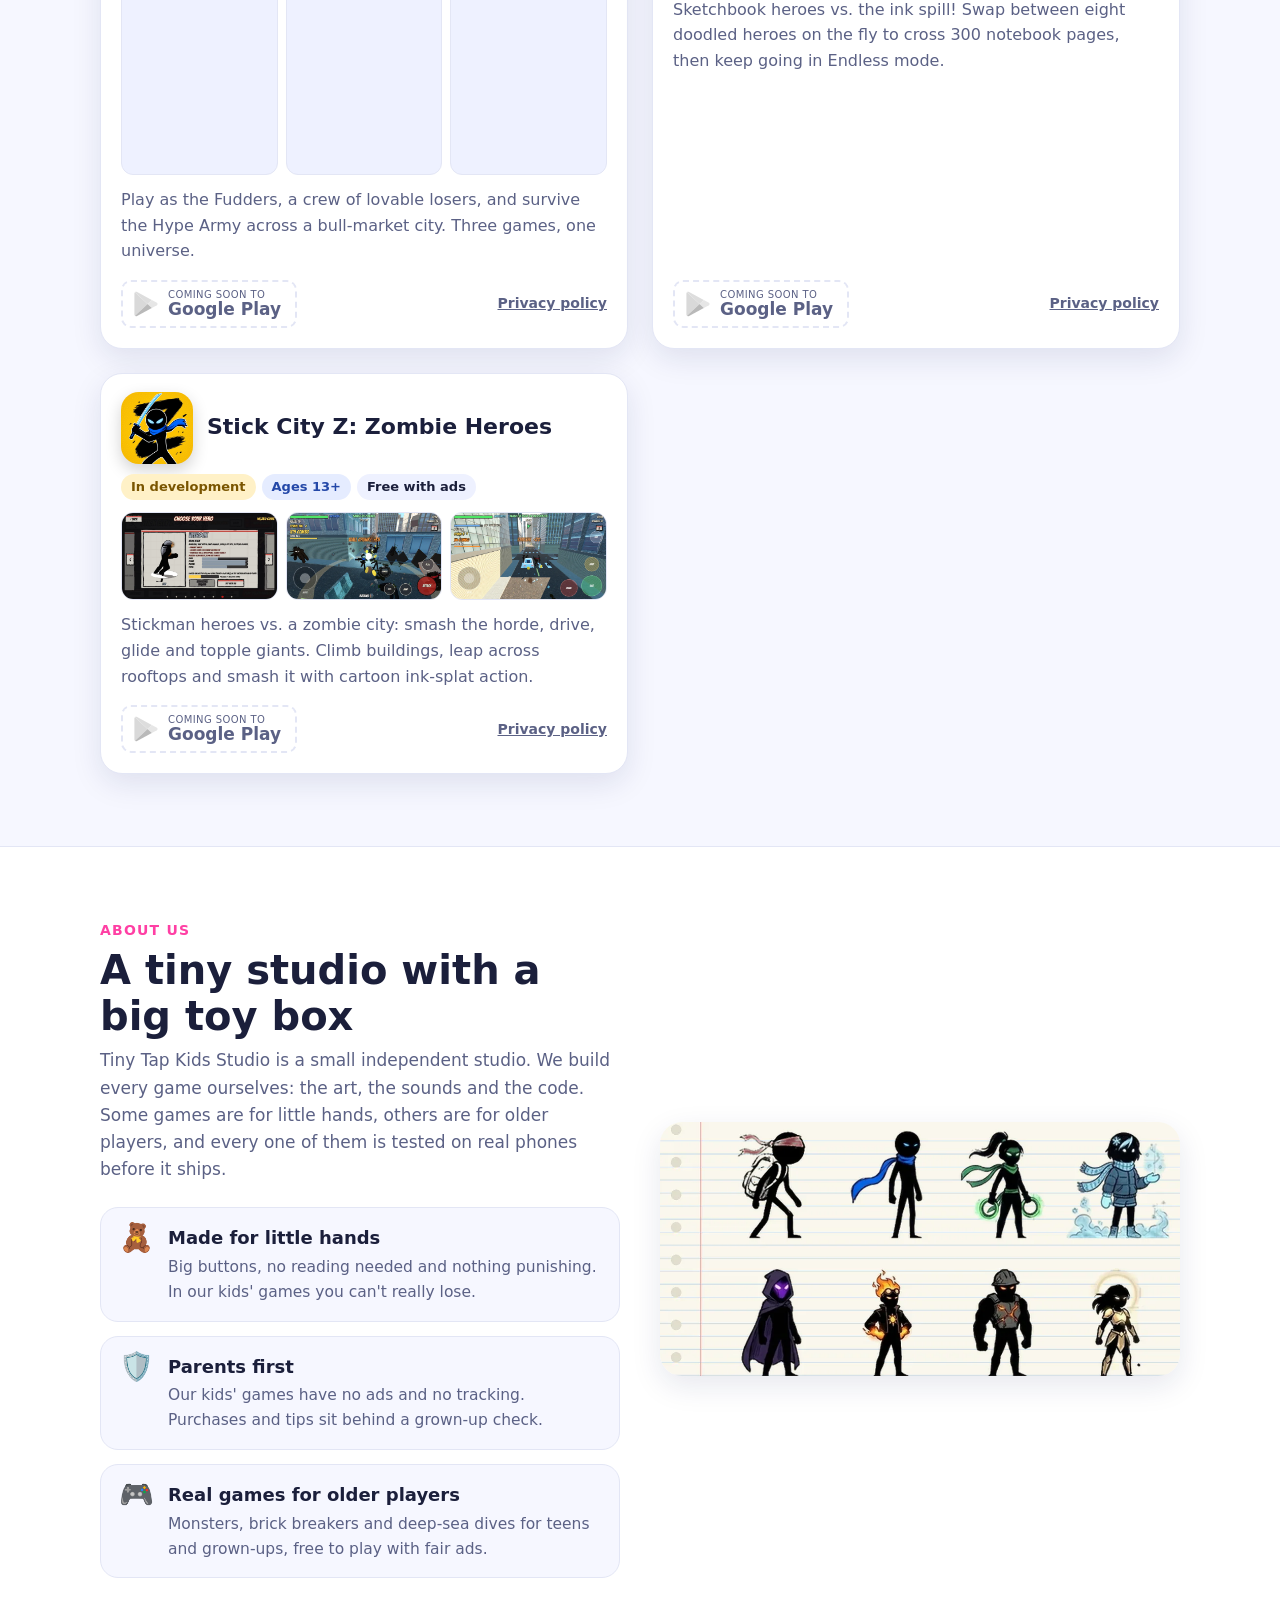
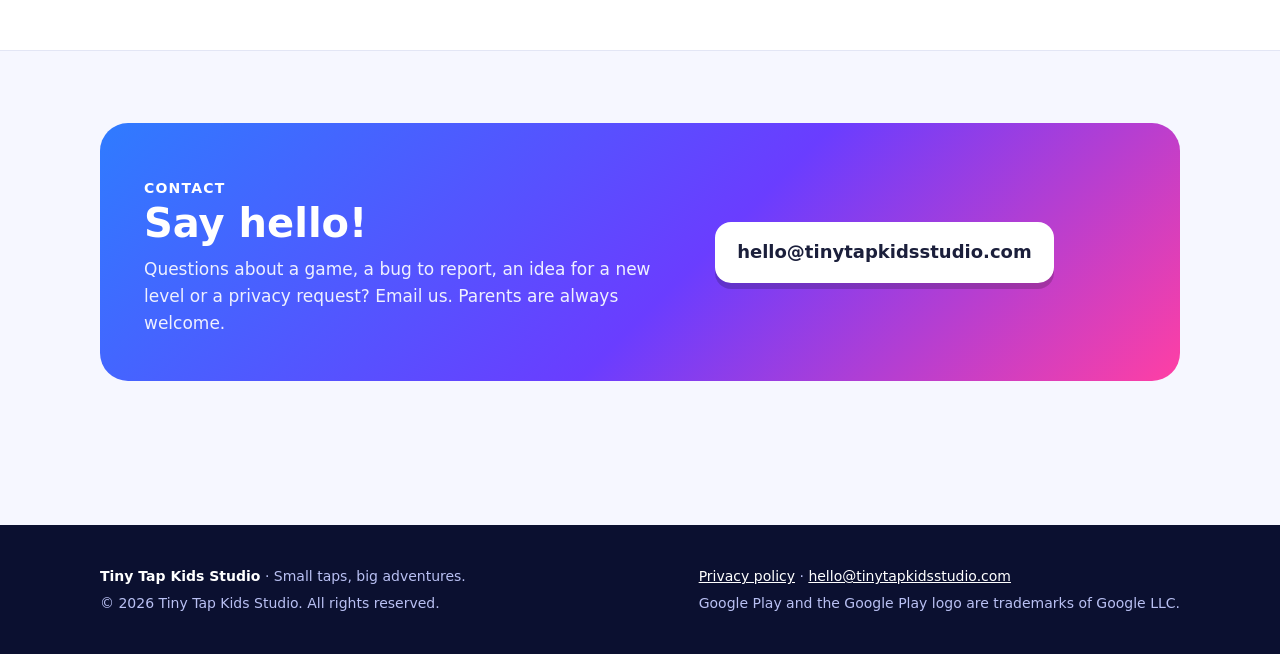
==== commit 4951e267: "Add Fudders NGMI privacy policy (Android + iPhone/iPad) Co-Authored-By: Claude Opus 5.5 <noreply@ant" ====
--- a/index.html
+++ b/index.html
@@ -147,7 +147,7 @@
           <div class="tags"><span class="tag status">In testing</span><span class="tag">3 games, 1 universe</span></div>
           <div class="shots portrait"><img src="img/shots/fudders-ngmi-1.webp" alt="The Fudders hub with Crybaby ready to play" width="608" height="1080" loading="eager" decoding="async"><img src="img/shots/fudders-ngmi-2.webp" alt="Crybaby flooding the street with tears" width="608" height="1080" loading="eager" decoding="async"><img src="img/shots/fudders-ngmi-3.webp" alt="The Diamond Hands Colossus boss fight" width="608" height="1080" loading="eager" decoding="async"></div>
           <p>Play as the Fudders, a crew of lovable losers, and survive the Hype Army across a bull-market city. Three games, one universe.</p>
-          <div class="actions"><span class="play soon" data-play-placeholder="https://play.google.com/store/apps/details?id=com.tinytapkids.fuddersngmi"><svg viewBox="0 0 24 26" aria-hidden="true"><path fill="#00d7fe" d="M1 1.2 13.6 13 1 24.8c-.4-.3-.6-.8-.6-1.4V2.6c0-.6.2-1.1.6-1.4z"/><path fill="#ffce00" d="m17.8 8.9-4.2 4.1 4.2 4.1 4.8-2.7c1.4-.8 1.4-2.1 0-2.9z"/><path fill="#ff3a44" d="M17.8 17.1 13.6 13 1 24.8c.5.5 1.2.5 2.1.1z"/><path fill="#00f076" d="M17.8 8.9 3.1 1.1C2.2.6 1.5.7 1 1.2L13.6 13z"/></svg><span><small>Coming soon to</small><strong>Google Play</strong></span></span><span class="small">Privacy policy at launch</span></div>
+          <div class="actions"><span class="play soon" data-play-placeholder="https://play.google.com/store/apps/details?id=com.tinytapkids.fuddersngmi"><svg viewBox="0 0 24 26" aria-hidden="true"><path fill="#00d7fe" d="M1 1.2 13.6 13 1 24.8c-.4-.3-.6-.8-.6-1.4V2.6c0-.6.2-1.1.6-1.4z"/><path fill="#ffce00" d="m17.8 8.9-4.2 4.1 4.2 4.1 4.8-2.7c1.4-.8 1.4-2.1 0-2.9z"/><path fill="#ff3a44" d="M17.8 17.1 13.6 13 1 24.8c.5.5 1.2.5 2.1.1z"/><path fill="#00f076" d="M17.8 8.9 3.1 1.1C2.2.6 1.5.7 1 1.2L13.6 13z"/></svg><span><small>Coming soon to</small><strong>Google Play</strong></span></span><a class="small" href="privacy/fudders-ngmi/">Privacy policy</a></div>
         </div>
       </article>
       <article class="card" id="ink-heroes">
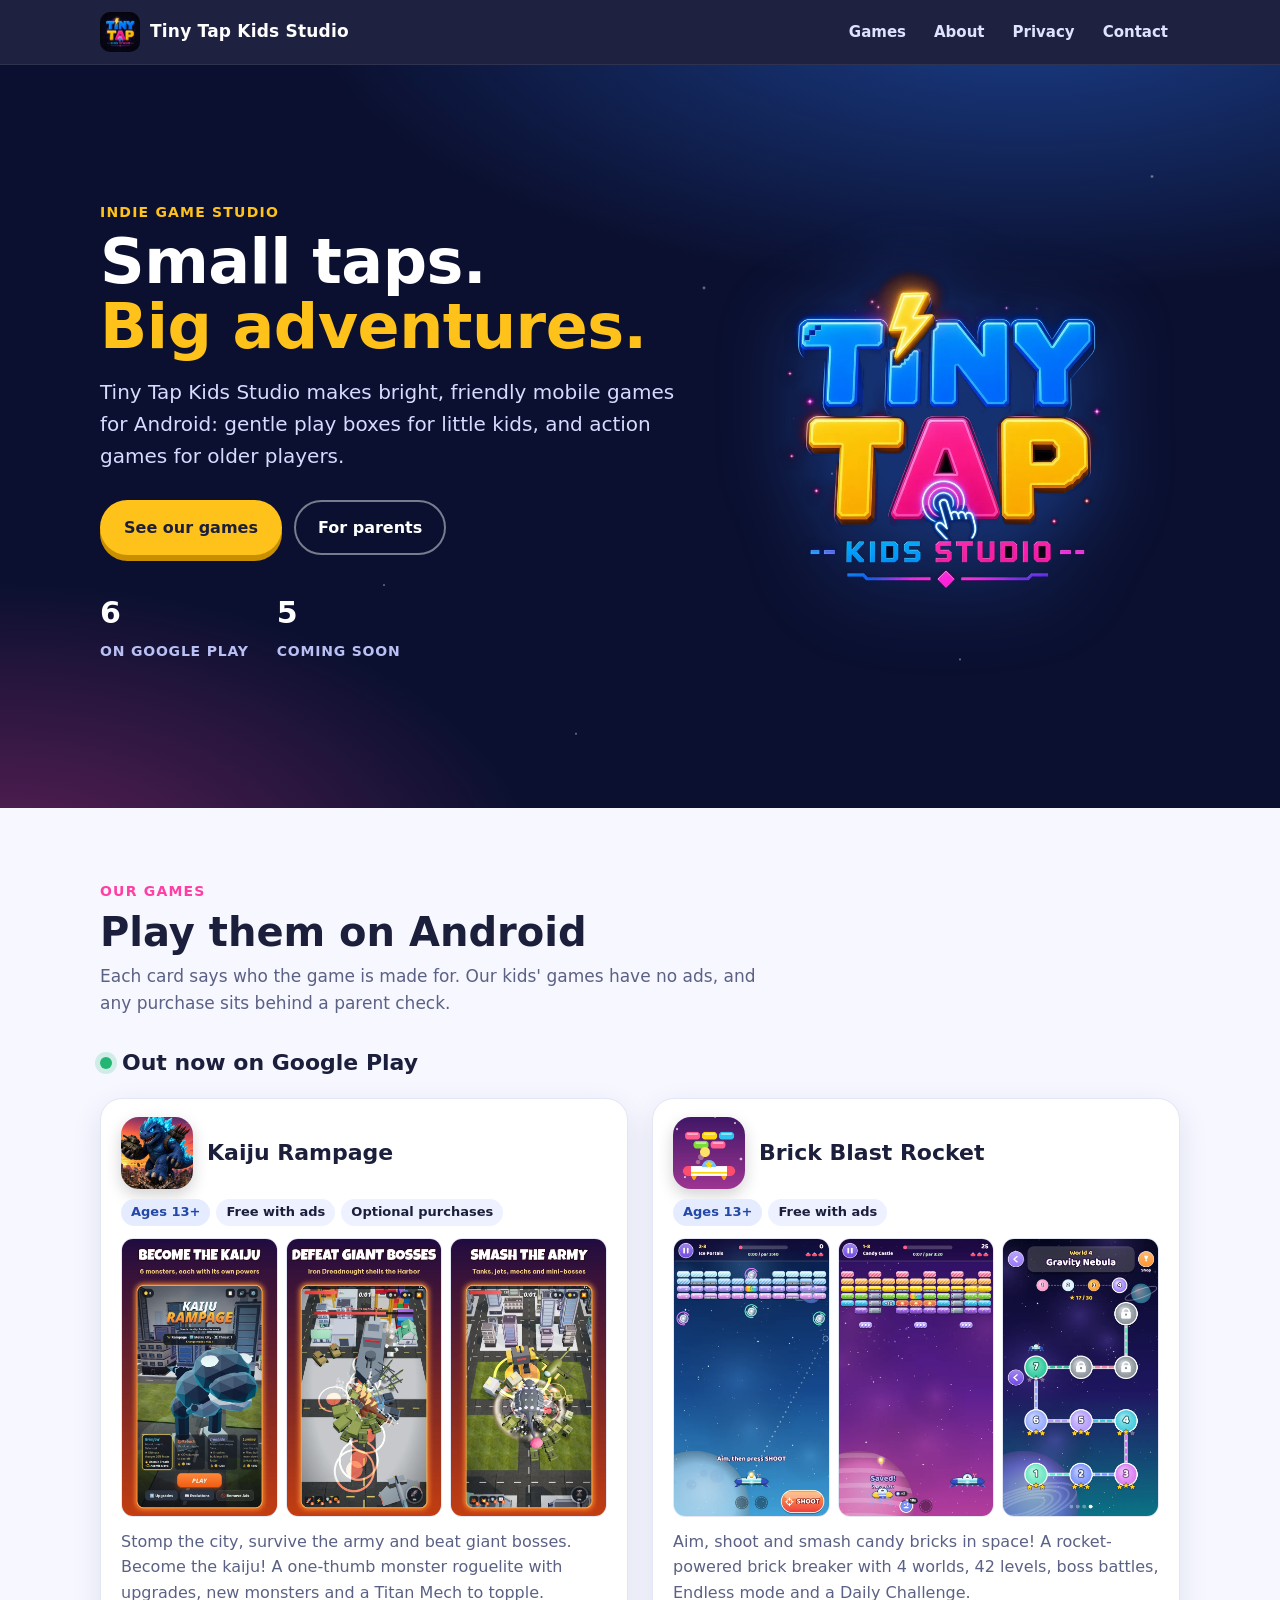
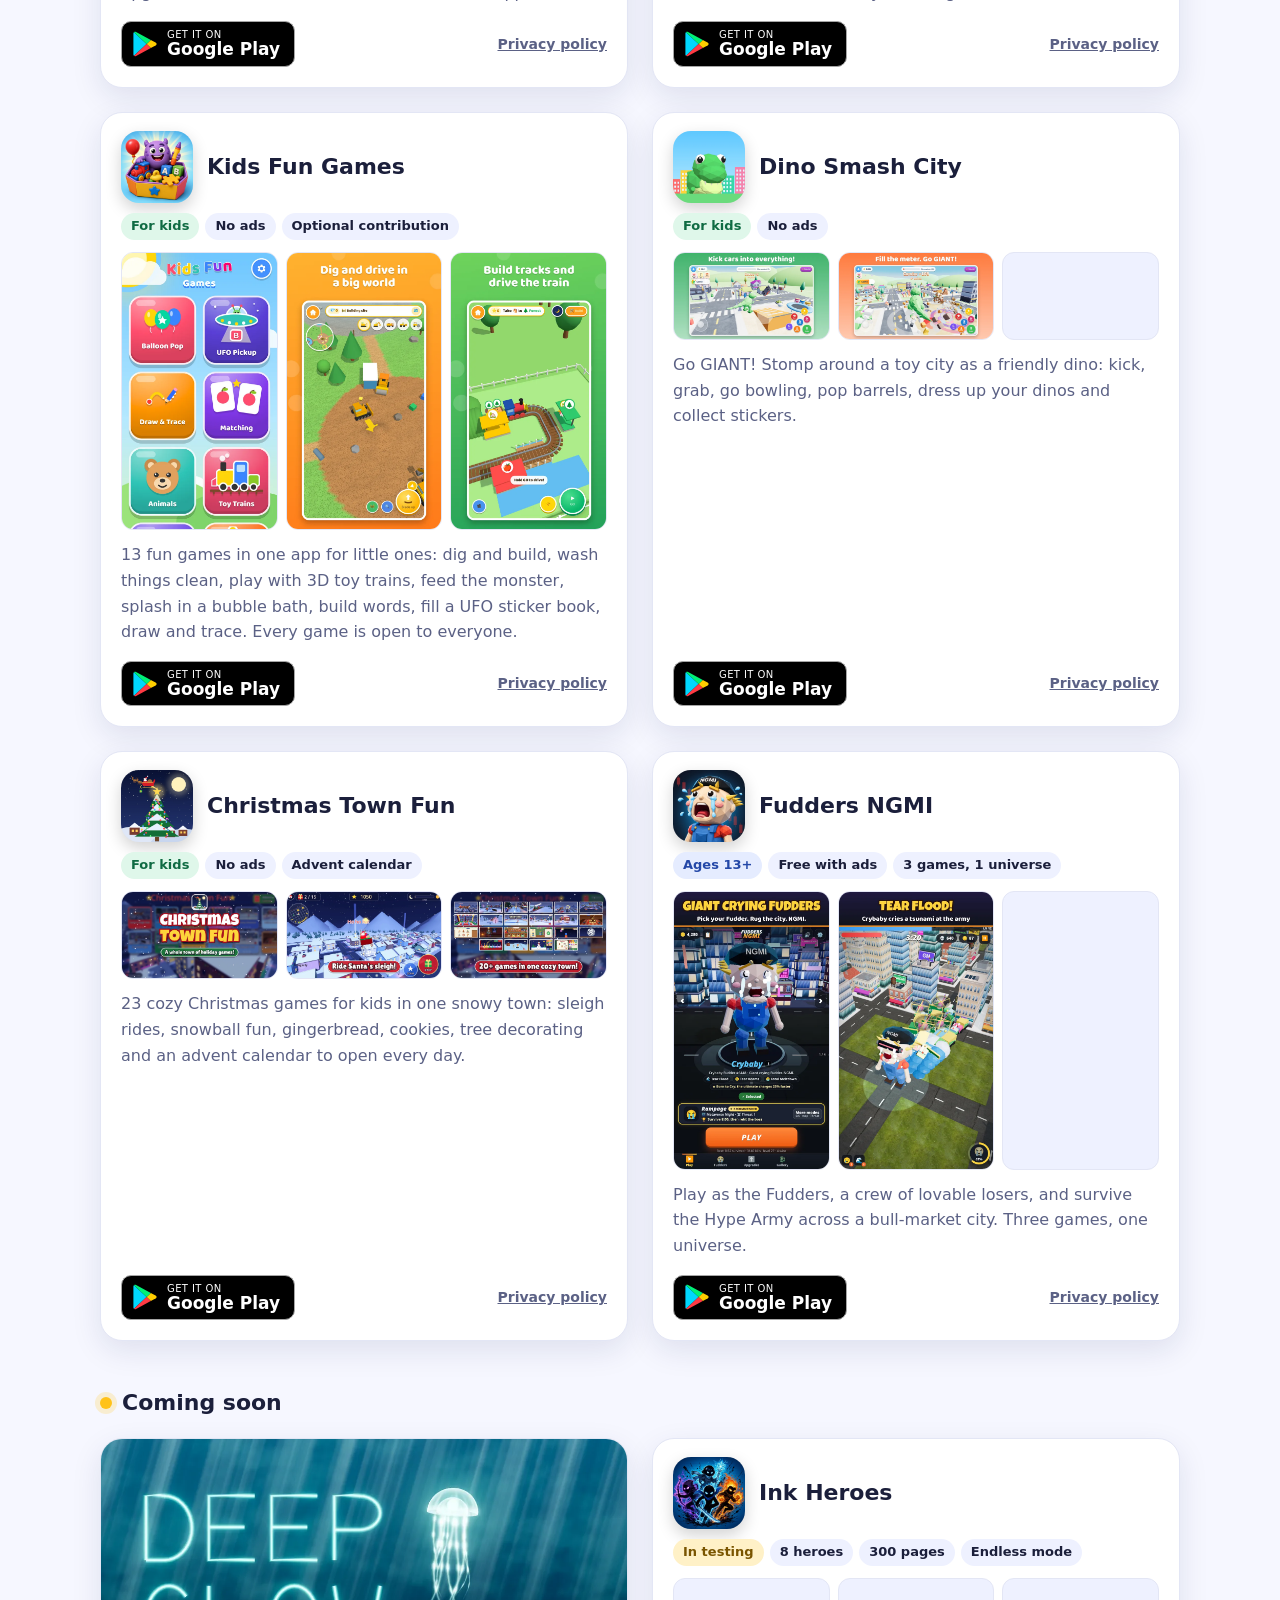
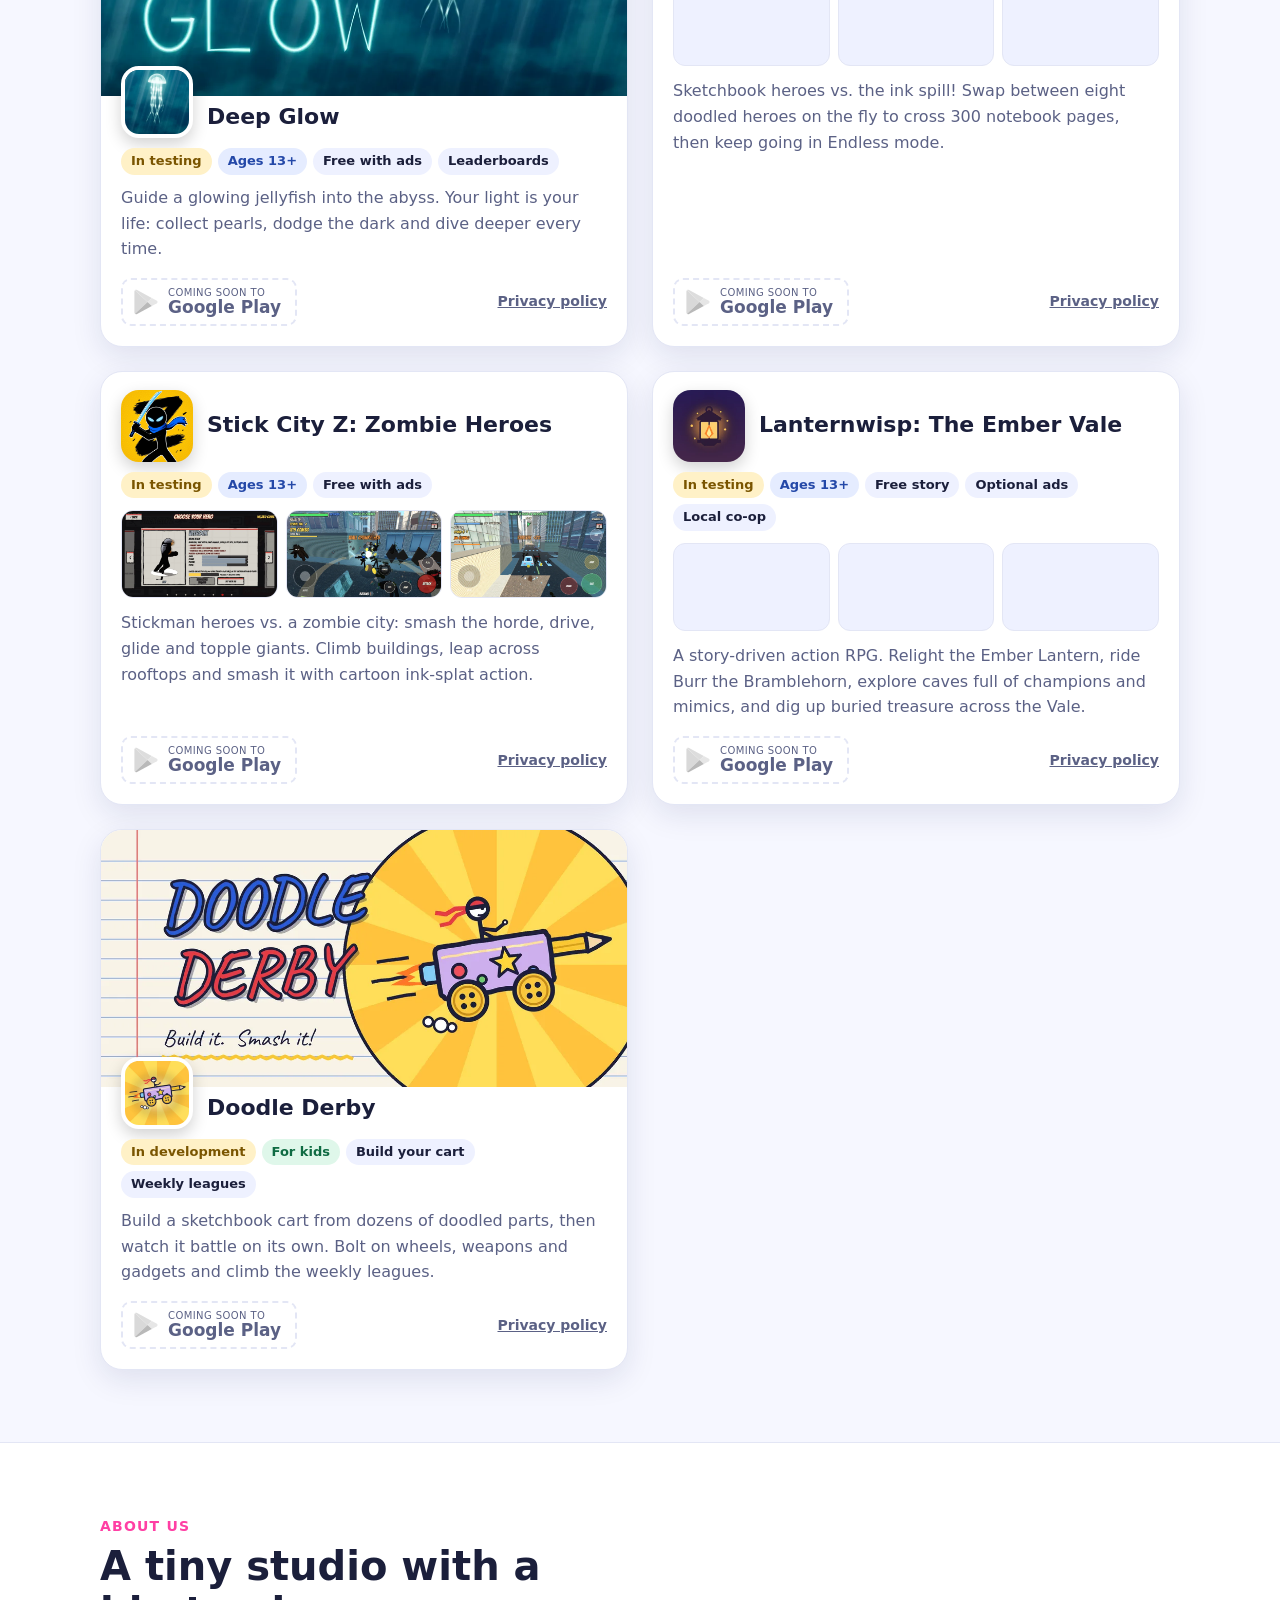
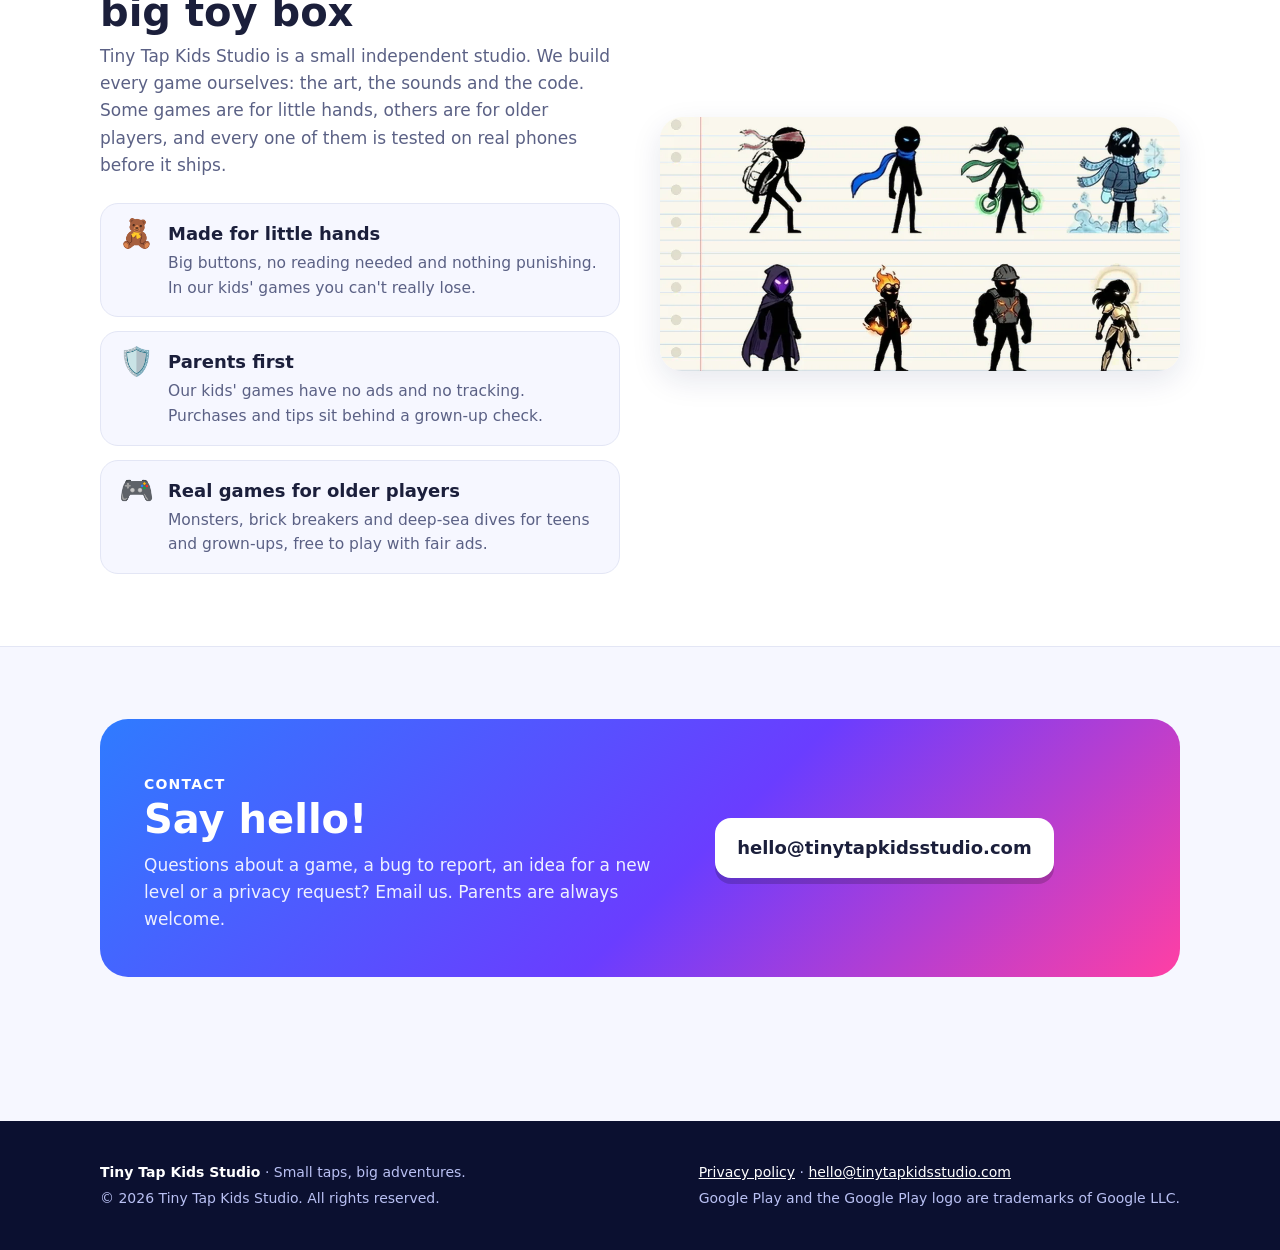
==== commit 06e44f7a: "Sync game statuses with Play Console; add Lanternwisp and Doodle Derby Christmas Town Fun and Fudder" ====
--- a/index.html
+++ b/index.html
@@ -42,7 +42,7 @@
         <a class="btn btn-ghost" href="privacy/">For parents</a>
       </div>
       <div class="hero-stats">
-        <div><b>4</b><span>On Google Play</span></div>
+        <div><b>6</b><span>On Google Play</span></div>
         <div><b>5</b><span>Coming soon</span></div>
       </div>
     </div>
@@ -110,22 +110,34 @@
           <div class="actions"><a class="play" href="https://play.google.com/store/apps/details?id=com.tinytapkids.dinosmash" target="_blank" rel="noopener" aria-label="Get Dino Smash City on Google Play"><svg viewBox="0 0 24 26" aria-hidden="true"><path fill="#00d7fe" d="M1 1.2 13.6 13 1 24.8c-.4-.3-.6-.8-.6-1.4V2.6c0-.6.2-1.1.6-1.4z"/><path fill="#ffce00" d="m17.8 8.9-4.2 4.1 4.2 4.1 4.8-2.7c1.4-.8 1.4-2.1 0-2.9z"/><path fill="#ff3a44" d="M17.8 17.1 13.6 13 1 24.8c.5.5 1.2.5 2.1.1z"/><path fill="#00f076" d="M17.8 8.9 3.1 1.1C2.2.6 1.5.7 1 1.2L13.6 13z"/></svg><span><small>Get it on</small><strong>Google Play</strong></span></a><a class="small" href="privacy/dino-smash-city/">Privacy policy</a></div>
         </div>
       </article>
+      <article class="card" id="christmas-town-fun">
+        <div class="body">
+          <div class="title-row">
+            <img class="icon" src="img/christmas-town-fun-icon.webp" alt="Christmas Town Fun app icon" width="72" height="72" loading="eager">
+            <h3>Christmas Town Fun</h3>
+          </div>
+          <div class="tags"><span class="tag kids">For kids</span><span class="tag">No ads</span><span class="tag">Advent calendar</span></div>
+          <div class="shots landscape"><img src="img/shots/christmas-town-fun-1.webp" alt="Christmas Town Fun title art" width="1080" height="608" loading="eager" decoding="async"><img src="img/shots/christmas-town-fun-2.webp" alt="Riding Santa&#x27;s sleigh over a snowy town" width="1080" height="608" loading="eager" decoding="async"><img src="img/shots/christmas-town-fun-3.webp" alt="More than 20 holiday games in one town" width="1080" height="608" loading="eager" decoding="async"></div>
+          <p>23 cozy Christmas games for kids in one snowy town: sleigh rides, snowball fun, gingerbread, cookies, tree decorating and an advent calendar to open every day.</p>
+          <div class="actions"><a class="play" href="https://play.google.com/store/apps/details?id=com.tinytapkids.christmastownfun" target="_blank" rel="noopener" aria-label="Get Christmas Town Fun on Google Play"><svg viewBox="0 0 24 26" aria-hidden="true"><path fill="#00d7fe" d="M1 1.2 13.6 13 1 24.8c-.4-.3-.6-.8-.6-1.4V2.6c0-.6.2-1.1.6-1.4z"/><path fill="#ffce00" d="m17.8 8.9-4.2 4.1 4.2 4.1 4.8-2.7c1.4-.8 1.4-2.1 0-2.9z"/><path fill="#ff3a44" d="M17.8 17.1 13.6 13 1 24.8c.5.5 1.2.5 2.1.1z"/><path fill="#00f076" d="M17.8 8.9 3.1 1.1C2.2.6 1.5.7 1 1.2L13.6 13z"/></svg><span><small>Get it on</small><strong>Google Play</strong></span></a><a class="small" href="privacy/christmas-town-fun/">Privacy policy</a></div>
+        </div>
+      </article>
+      <article class="card" id="fudders-ngmi">
+        <div class="body">
+          <div class="title-row">
+            <img class="icon" src="img/fudders-ngmi-icon.webp" alt="Fudders NGMI app icon" width="72" height="72" loading="eager">
+            <h3>Fudders NGMI</h3>
+          </div>
+          <div class="tags"><span class="tag teen">Ages 13+</span><span class="tag">Free with ads</span><span class="tag">3 games, 1 universe</span></div>
+          <div class="shots portrait"><img src="img/shots/fudders-ngmi-1.webp" alt="The Fudders hub with Crybaby ready to play" width="608" height="1080" loading="eager" decoding="async"><img src="img/shots/fudders-ngmi-2.webp" alt="Crybaby flooding the street with tears" width="608" height="1080" loading="eager" decoding="async"><img src="img/shots/fudders-ngmi-3.webp" alt="The Diamond Hands Colossus boss fight" width="608" height="1080" loading="eager" decoding="async"></div>
+          <p>Play as the Fudders, a crew of lovable losers, and survive the Hype Army across a bull-market city. Three games, one universe.</p>
+          <div class="actions"><a class="play" href="https://play.google.com/store/apps/details?id=com.tinytapkids.fuddersngmi" target="_blank" rel="noopener" aria-label="Get Fudders NGMI on Google Play"><svg viewBox="0 0 24 26" aria-hidden="true"><path fill="#00d7fe" d="M1 1.2 13.6 13 1 24.8c-.4-.3-.6-.8-.6-1.4V2.6c0-.6.2-1.1.6-1.4z"/><path fill="#ffce00" d="m17.8 8.9-4.2 4.1 4.2 4.1 4.8-2.7c1.4-.8 1.4-2.1 0-2.9z"/><path fill="#ff3a44" d="M17.8 17.1 13.6 13 1 24.8c.5.5 1.2.5 2.1.1z"/><path fill="#00f076" d="M17.8 8.9 3.1 1.1C2.2.6 1.5.7 1 1.2L13.6 13z"/></svg><span><small>Get it on</small><strong>Google Play</strong></span></a><a class="small" href="privacy/fudders-ngmi/">Privacy policy</a></div>
+        </div>
+      </article>
     </div>
 
     <h3 class="group-title"><span class="dot soon"></span>Coming soon</h3>
     <div class="grid">
-      <article class="card" id="christmas-town-fun">
-        <div class="body">
-          <div class="title-row">
-            <img class="icon" src="img/christmas-town-fun-icon.webp" alt="Christmas Town Fun app icon" width="72" height="72" loading="eager">
-            <h3>Christmas Town Fun</h3>
-          </div>
-          <div class="tags"><span class="tag status">In testing</span><span class="tag kids">For kids</span><span class="tag">No ads</span><span class="tag">Advent calendar</span></div>
-          <div class="shots landscape"><img src="img/shots/christmas-town-fun-1.webp" alt="Christmas Town Fun title art" width="1080" height="608" loading="eager" decoding="async"><img src="img/shots/christmas-town-fun-2.webp" alt="Riding Santa&#x27;s sleigh over a snowy town" width="1080" height="608" loading="eager" decoding="async"><img src="img/shots/christmas-town-fun-3.webp" alt="More than 20 holiday games in one town" width="1080" height="608" loading="eager" decoding="async"></div>
-          <p>22 cozy Christmas games for kids in one snowy town: sleigh rides, snowball fun, gingerbread, cookies, tree decorating and an advent calendar to open every day.</p>
-          <div class="actions"><span class="play soon" data-play-placeholder="https://play.google.com/store/apps/details?id=com.tinytapkids.christmastownfun"><svg viewBox="0 0 24 26" aria-hidden="true"><path fill="#00d7fe" d="M1 1.2 13.6 13 1 24.8c-.4-.3-.6-.8-.6-1.4V2.6c0-.6.2-1.1.6-1.4z"/><path fill="#ffce00" d="m17.8 8.9-4.2 4.1 4.2 4.1 4.8-2.7c1.4-.8 1.4-2.1 0-2.9z"/><path fill="#ff3a44" d="M17.8 17.1 13.6 13 1 24.8c.5.5 1.2.5 2.1.1z"/><path fill="#00f076" d="M17.8 8.9 3.1 1.1C2.2.6 1.5.7 1 1.2L13.6 13z"/></svg><span><small>Coming soon to</small><strong>Google Play</strong></span></span><a class="small" href="privacy/christmas-town-fun/">Privacy policy</a></div>
-        </div>
-      </article>
       <article class="card" id="deep-glow">
         <img class="banner" src="img/deep-glow-banner.webp" alt="Deep Glow artwork" width="1024" height="500" loading="eager">
         <div class="body">
@@ -138,25 +150,13 @@
           <div class="actions"><span class="play soon" data-play-placeholder="https://play.google.com/store/apps/details?id=com.tinytapkids.deepglow"><svg viewBox="0 0 24 26" aria-hidden="true"><path fill="#00d7fe" d="M1 1.2 13.6 13 1 24.8c-.4-.3-.6-.8-.6-1.4V2.6c0-.6.2-1.1.6-1.4z"/><path fill="#ffce00" d="m17.8 8.9-4.2 4.1 4.2 4.1 4.8-2.7c1.4-.8 1.4-2.1 0-2.9z"/><path fill="#ff3a44" d="M17.8 17.1 13.6 13 1 24.8c.5.5 1.2.5 2.1.1z"/><path fill="#00f076" d="M17.8 8.9 3.1 1.1C2.2.6 1.5.7 1 1.2L13.6 13z"/></svg><span><small>Coming soon to</small><strong>Google Play</strong></span></span><a class="small" href="privacy/deep-glow/">Privacy policy</a></div>
         </div>
       </article>
-      <article class="card" id="fudders-ngmi">
-        <div class="body">
-          <div class="title-row">
-            <img class="icon" src="img/fudders-ngmi-icon.webp" alt="Fudders NGMI app icon" width="72" height="72" loading="eager">
-            <h3>Fudders NGMI</h3>
-          </div>
-          <div class="tags"><span class="tag status">In testing</span><span class="tag">3 games, 1 universe</span></div>
-          <div class="shots portrait"><img src="img/shots/fudders-ngmi-1.webp" alt="The Fudders hub with Crybaby ready to play" width="608" height="1080" loading="eager" decoding="async"><img src="img/shots/fudders-ngmi-2.webp" alt="Crybaby flooding the street with tears" width="608" height="1080" loading="eager" decoding="async"><img src="img/shots/fudders-ngmi-3.webp" alt="The Diamond Hands Colossus boss fight" width="608" height="1080" loading="eager" decoding="async"></div>
-          <p>Play as the Fudders, a crew of lovable losers, and survive the Hype Army across a bull-market city. Three games, one universe.</p>
-          <div class="actions"><span class="play soon" data-play-placeholder="https://play.google.com/store/apps/details?id=com.tinytapkids.fuddersngmi"><svg viewBox="0 0 24 26" aria-hidden="true"><path fill="#00d7fe" d="M1 1.2 13.6 13 1 24.8c-.4-.3-.6-.8-.6-1.4V2.6c0-.6.2-1.1.6-1.4z"/><path fill="#ffce00" d="m17.8 8.9-4.2 4.1 4.2 4.1 4.8-2.7c1.4-.8 1.4-2.1 0-2.9z"/><path fill="#ff3a44" d="M17.8 17.1 13.6 13 1 24.8c.5.5 1.2.5 2.1.1z"/><path fill="#00f076" d="M17.8 8.9 3.1 1.1C2.2.6 1.5.7 1 1.2L13.6 13z"/></svg><span><small>Coming soon to</small><strong>Google Play</strong></span></span><a class="small" href="privacy/fudders-ngmi/">Privacy policy</a></div>
-        </div>
-      </article>
       <article class="card" id="ink-heroes">
         <div class="body">
           <div class="title-row">
             <img class="icon" src="img/ink-heroes-icon.webp" alt="Ink Heroes app icon" width="72" height="72" loading="eager">
             <h3>Ink Heroes</h3>
           </div>
-          <div class="tags"><span class="tag status">In development</span><span class="tag">8 heroes</span><span class="tag">300 pages</span><span class="tag">Endless mode</span></div>
+          <div class="tags"><span class="tag status">In testing</span><span class="tag">8 heroes</span><span class="tag">300 pages</span><span class="tag">Endless mode</span></div>
           <div class="shots landscape"><img src="img/shots/ink-heroes-1.webp" alt="Picking a chapter on the Ink Heroes adventure map" width="1080" height="608" loading="eager" decoding="async"><img src="img/shots/ink-heroes-2.webp" alt="A katana fight across a homework page" width="1080" height="608" loading="eager" decoding="async"><img src="img/shots/ink-heroes-3.webp" alt="A homework boss finisher" width="1080" height="608" loading="eager" decoding="async"></div>
           <p>Sketchbook heroes vs. the ink spill! Swap between eight doodled heroes on the fly to cross 300 notebook pages, then keep going in Endless mode.</p>
           <div class="actions"><span class="play soon" data-play-placeholder="https://play.google.com/store/apps/details?id=com.tinytapkids.inkheroes"><svg viewBox="0 0 24 26" aria-hidden="true"><path fill="#00d7fe" d="M1 1.2 13.6 13 1 24.8c-.4-.3-.6-.8-.6-1.4V2.6c0-.6.2-1.1.6-1.4z"/><path fill="#ffce00" d="m17.8 8.9-4.2 4.1 4.2 4.1 4.8-2.7c1.4-.8 1.4-2.1 0-2.9z"/><path fill="#ff3a44" d="M17.8 17.1 13.6 13 1 24.8c.5.5 1.2.5 2.1.1z"/><path fill="#00f076" d="M17.8 8.9 3.1 1.1C2.2.6 1.5.7 1 1.2L13.6 13z"/></svg><span><small>Coming soon to</small><strong>Google Play</strong></span></span><a class="small" href="privacy/ink-heroes/">Privacy policy</a></div>
@@ -168,10 +168,34 @@
             <img class="icon" src="img/stick-city-z-icon.webp" alt="Stick City Z: Zombie Heroes app icon" width="72" height="72" loading="eager">
             <h3>Stick City Z: Zombie Heroes</h3>
           </div>
-          <div class="tags"><span class="tag status">In development</span><span class="tag teen">Ages 13+</span><span class="tag">Free with ads</span></div>
+          <div class="tags"><span class="tag status">In testing</span><span class="tag teen">Ages 13+</span><span class="tag">Free with ads</span></div>
           <div class="shots landscape"><img src="img/shots/stick-city-z-1.webp" alt="Choosing a stickman hero" width="1080" height="608" loading="eager" decoding="async"><img src="img/shots/stick-city-z-2.webp" alt="Fighting zombies in the city streets" width="1080" height="608" loading="eager" decoding="async"><img src="img/shots/stick-city-z-3.webp" alt="Driving through the horde" width="1080" height="608" loading="eager" decoding="async"></div>
           <p>Stickman heroes vs. a zombie city: smash the horde, drive, glide and topple giants. Climb buildings, leap across rooftops and smash it with cartoon ink-splat action.</p>
           <div class="actions"><span class="play soon" data-play-placeholder="https://play.google.com/store/apps/details?id=com.tinytapkids.stickcityz"><svg viewBox="0 0 24 26" aria-hidden="true"><path fill="#00d7fe" d="M1 1.2 13.6 13 1 24.8c-.4-.3-.6-.8-.6-1.4V2.6c0-.6.2-1.1.6-1.4z"/><path fill="#ffce00" d="m17.8 8.9-4.2 4.1 4.2 4.1 4.8-2.7c1.4-.8 1.4-2.1 0-2.9z"/><path fill="#ff3a44" d="M17.8 17.1 13.6 13 1 24.8c.5.5 1.2.5 2.1.1z"/><path fill="#00f076" d="M17.8 8.9 3.1 1.1C2.2.6 1.5.7 1 1.2L13.6 13z"/></svg><span><small>Coming soon to</small><strong>Google Play</strong></span></span><a class="small" href="privacy/stick-city-z/">Privacy policy</a></div>
+        </div>
+      </article>
+      <article class="card" id="lanternwisp">
+        <div class="body">
+          <div class="title-row">
+            <img class="icon" src="img/lanternwisp-icon.webp" alt="Lanternwisp: The Ember Vale app icon" width="72" height="72" loading="eager">
+            <h3>Lanternwisp: The Ember Vale</h3>
+          </div>
+          <div class="tags"><span class="tag status">In testing</span><span class="tag teen">Ages 13+</span><span class="tag">Free story</span><span class="tag">Optional ads</span><span class="tag">Local co-op</span></div>
+          <div class="shots landscape"><img src="img/shots/lanternwisp-1.webp" alt="Wren promising to relight the Ember Lantern" width="1080" height="608" loading="eager" decoding="async"><img src="img/shots/lanternwisp-2.webp" alt="Riding Burr the Bramblehorn through the Hollow" width="1080" height="608" loading="eager" decoding="async"><img src="img/shots/lanternwisp-3.webp" alt="Exploring a cave full of champions and mimics" width="1080" height="608" loading="eager" decoding="async"></div>
+          <p>A story-driven action RPG. Relight the Ember Lantern, ride Burr the Bramblehorn, explore caves full of champions and mimics, and dig up buried treasure across the Vale.</p>
+          <div class="actions"><span class="play soon" data-play-placeholder="https://play.google.com/store/apps/details?id=com.tinytapkids.lanternfall"><svg viewBox="0 0 24 26" aria-hidden="true"><path fill="#00d7fe" d="M1 1.2 13.6 13 1 24.8c-.4-.3-.6-.8-.6-1.4V2.6c0-.6.2-1.1.6-1.4z"/><path fill="#ffce00" d="m17.8 8.9-4.2 4.1 4.2 4.1 4.8-2.7c1.4-.8 1.4-2.1 0-2.9z"/><path fill="#ff3a44" d="M17.8 17.1 13.6 13 1 24.8c.5.5 1.2.5 2.1.1z"/><path fill="#00f076" d="M17.8 8.9 3.1 1.1C2.2.6 1.5.7 1 1.2L13.6 13z"/></svg><span><small>Coming soon to</small><strong>Google Play</strong></span></span><a class="small" href="privacy/lanternwisp/">Privacy policy</a></div>
+        </div>
+      </article>
+      <article class="card" id="doodle-derby">
+        <img class="banner" src="img/doodle-derby-banner.webp" alt="Doodle Derby artwork" width="1024" height="500" loading="eager">
+        <div class="body">
+          <div class="title-row">
+            <img class="icon" src="img/doodle-derby-icon.webp" alt="Doodle Derby app icon" width="72" height="72" loading="eager">
+            <h3>Doodle Derby</h3>
+          </div>
+          <div class="tags"><span class="tag status">In development</span><span class="tag kids">For kids</span><span class="tag">Build your cart</span><span class="tag">Weekly leagues</span></div>
+          <p>Build a sketchbook cart from dozens of doodled parts, then watch it battle on its own. Bolt on wheels, weapons and gadgets and climb the weekly leagues.</p>
+          <div class="actions"><span class="play soon" data-play-placeholder="https://play.google.com/store/apps/details?id=com.tinytapkids.doodlederby"><svg viewBox="0 0 24 26" aria-hidden="true"><path fill="#00d7fe" d="M1 1.2 13.6 13 1 24.8c-.4-.3-.6-.8-.6-1.4V2.6c0-.6.2-1.1.6-1.4z"/><path fill="#ffce00" d="m17.8 8.9-4.2 4.1 4.2 4.1 4.8-2.7c1.4-.8 1.4-2.1 0-2.9z"/><path fill="#ff3a44" d="M17.8 17.1 13.6 13 1 24.8c.5.5 1.2.5 2.1.1z"/><path fill="#00f076" d="M17.8 8.9 3.1 1.1C2.2.6 1.5.7 1 1.2L13.6 13z"/></svg><span><small>Coming soon to</small><strong>Google Play</strong></span></span><a class="small" href="privacy/doodle-derby/">Privacy policy</a></div>
         </div>
       </article>
     </div>
